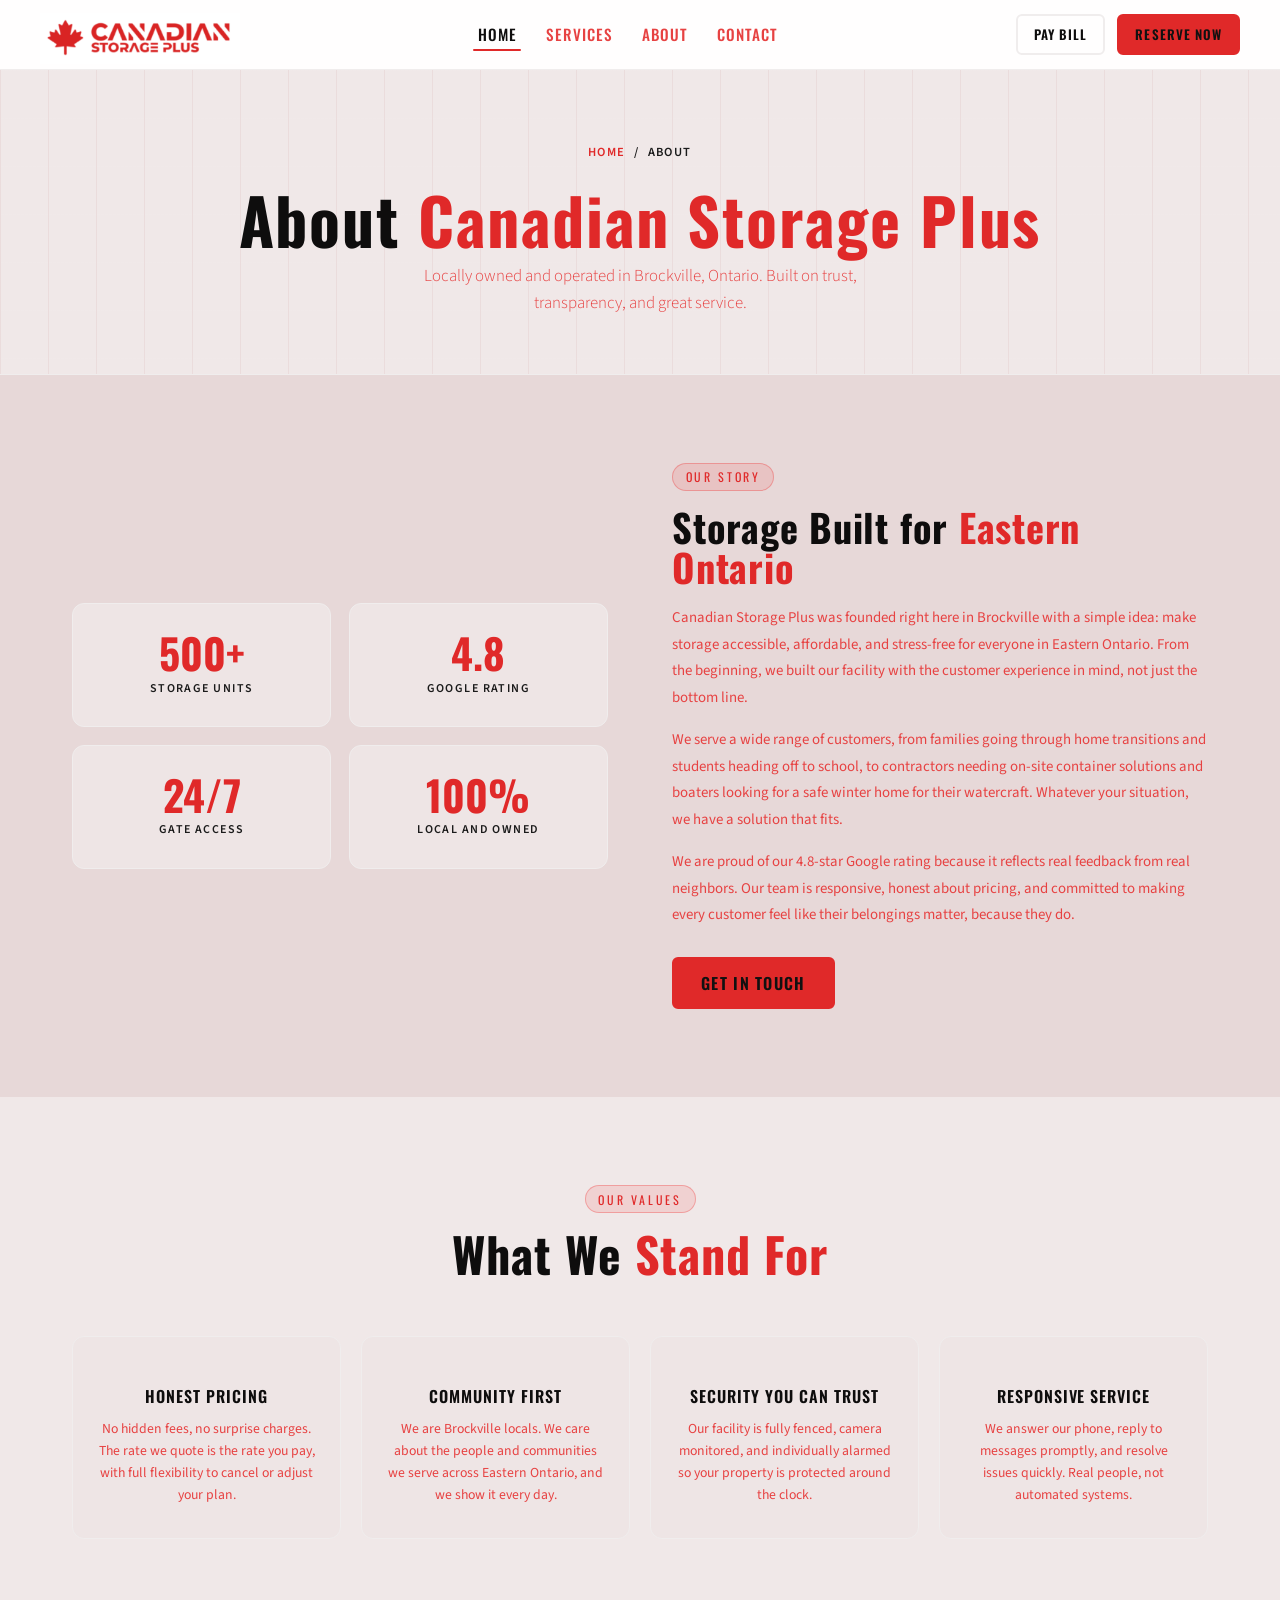
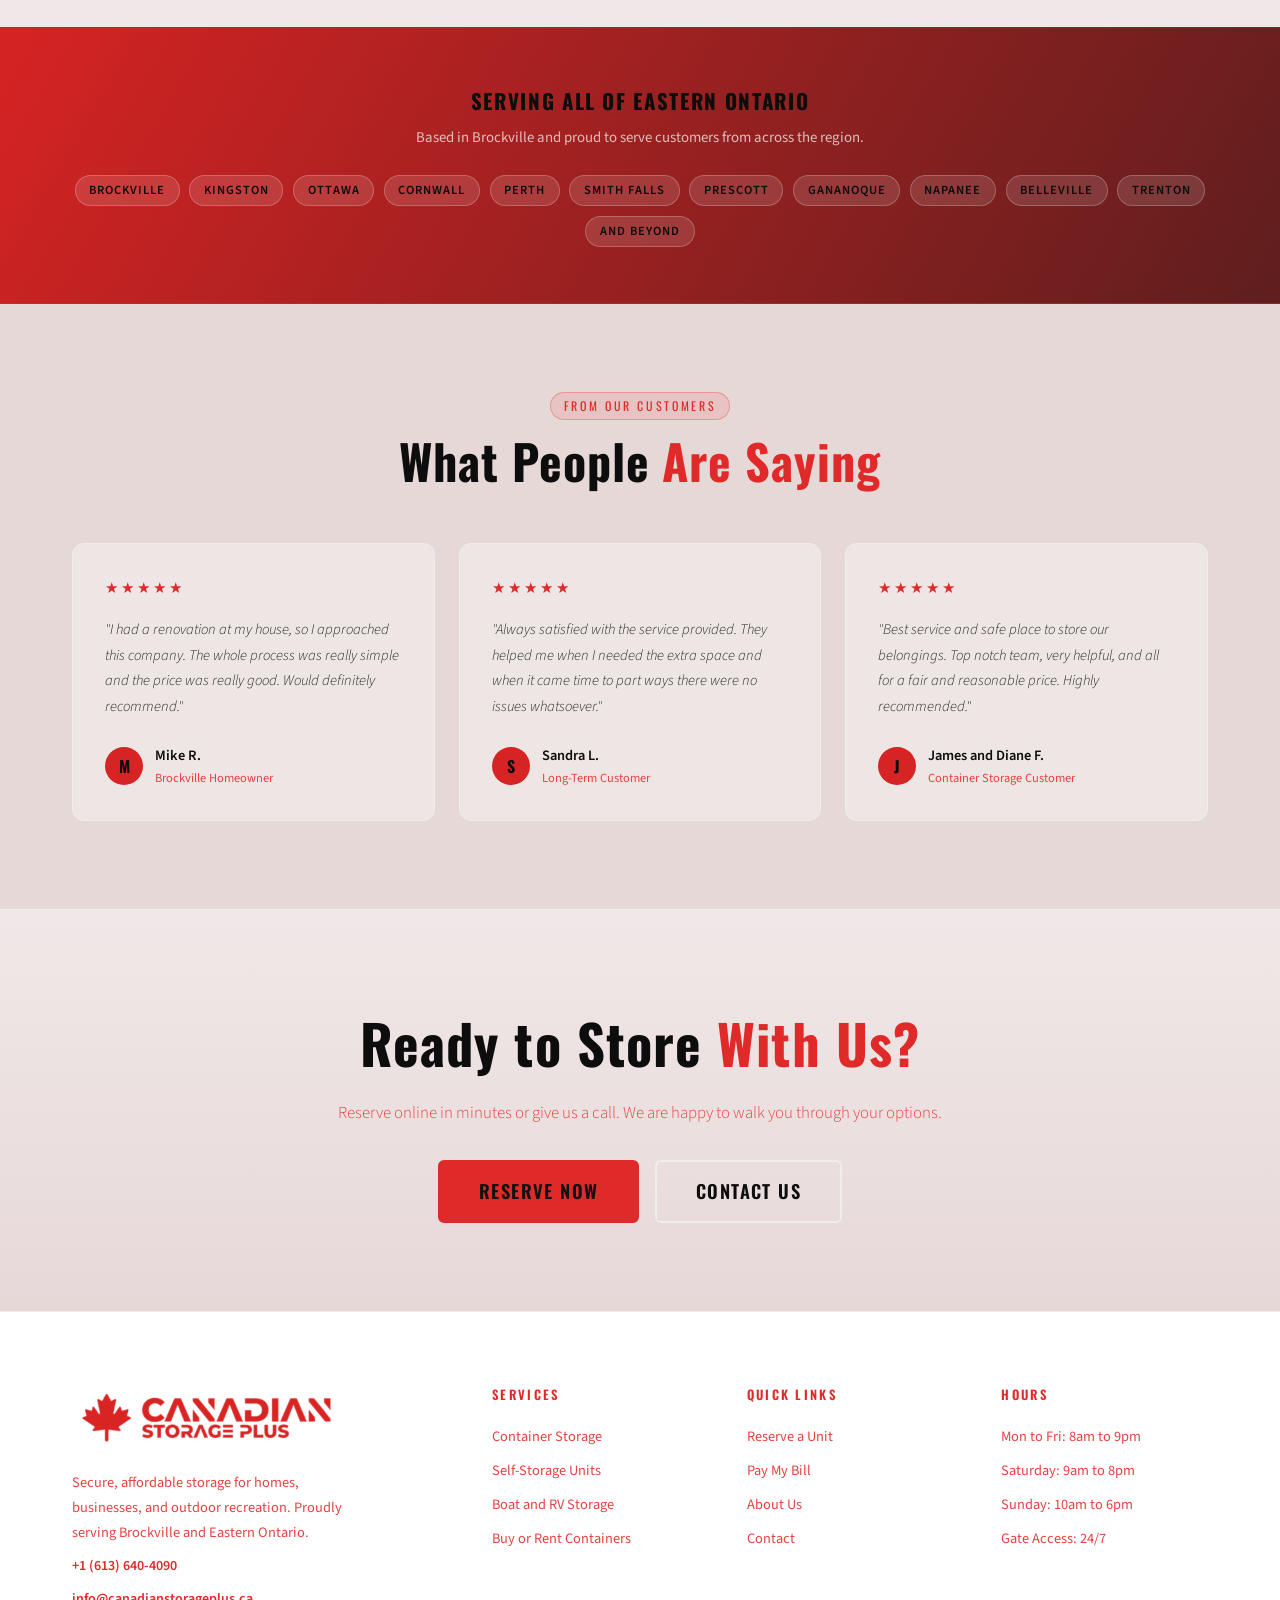
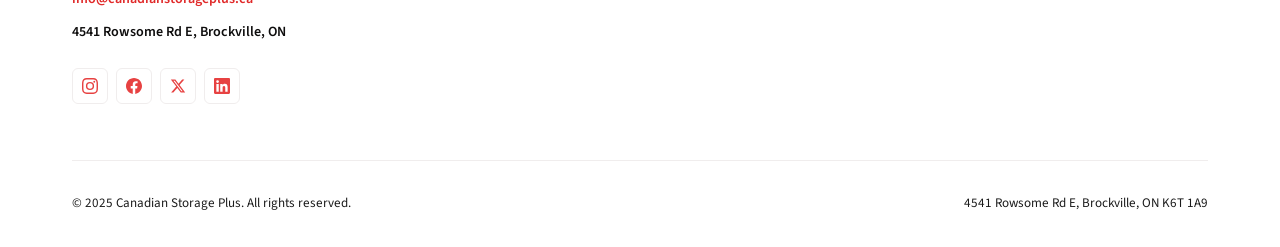
==== about/index.html @ 0db71fbc "Updated CSP Site" ====
<!DOCTYPE html>
<html lang="en">
<head>
  <meta charset="UTF-8">
  <meta name="viewport" content="width=device-width, initial-scale=1.0">
  <title>About Us | Canadian Storage Plus</title>
  <meta name="description" content="Learn about Canadian Storage Plus, Brockville's locally owned and operated storage facility serving Eastern Ontario.">
  <link rel="stylesheet" href="../styles.css">
  <link rel="icon" type="image/png" href="../assets/csp-icon.png">
</head>
<body class="page-top">

  <!-- NAVBAR -->
  <nav id="navbar">
    <a href="../" class="nav-logo">
      <div class="nav-logo__icon">
        <img src="../assets/logo.png" alt="Canadian Storage Plus Logo">
      </div>
    </a>
    <div class="nav-links">
      <a href="../" class="active">Home</a>
      <a href="../services">Services</a>
      <a href="../about">About</a>
      <a href="../contact">Contact</a>
    </div>
    <div class="nav-right">
      <a href="https://www.smdservers.net/SLWebSiteTemplate_V2/login.aspx?sCorpCode=Iiux7kWNhcp/ctygtxWSiw==&sLocationCode=F3e81MY3f4IcaovtqM7F3w==&1=1" target="_blank" class="btn btn--outline btn--sm">Pay Bill</a>
      <a href="https://www.smdservers.net/SLWebSiteTemplate_V2/ReserveMoveIn.aspx?sCorpCode=Iiux7kWNhcp%2fctygtxWSiw%3d%3d&sLocationCode=F3e81MY3f4IcaovtqM7F3w%3d%3d&1=1" target="_blank" class="btn btn--amber btn--sm">Reserve Now</a>
    </div>
    <button class="hamburger" aria-label="Menu">
      <span></span><span></span><span></span>
    </button>
  </nav>

  <!-- MOBILE NAV -->
  <div class="mobile-nav">
    <a href="../">Home</a>
    <a href="../services">Services</a>
    <a href="../about">About</a>
    <a href="../contact">Contact</a>
    <a href="https://www.smdservers.net/SLWebSiteTemplate_V2/login.aspx?sCorpCode=Iiux7kWNhcp/ctygtxWSiw==&sLocationCode=F3e81MY3f4IcaovtqM7F3w==&1=1" target="_blank" class="btn btn--outline">Pay Bill</a>
    <a href="https://www.smdservers.net/SLWebSiteTemplate_V2/ReserveMoveIn.aspx?sCorpCode=Iiux7kWNhcp%2fctygtxWSiw%3d%3d&sLocationCode=F3e81MY3f4IcaovtqM7F3w%3d%3d&1=1" target="_blank" class="btn btn--amber">Reserve Now</a>
  </div>

  <!-- PAGE HEADER -->
  <div class="page-header">
    <div class="page-header__grid"></div>
    <div class="container page-header__content">
      <div class="breadcrumb">
        <a href="../">Home</a>
        <span class="sep">/</span>
        <span>About</span>
      </div>
      <h1>About <span>Canadian Storage Plus</span></h1>
      <p>Locally owned and operated in Brockville, Ontario. Built on trust, transparency, and great service.</p>
    </div>
  </div>

  <!-- ABOUT INTRO -->
  <section class="section section--dark">
    <div class="container">
      <div class="about-intro reveal">
        <div class="about-stats">
          <div class="about-stat">
            <div class="num">500+</div>
            <div class="lbl">Storage Units</div>
          </div>
          <div class="about-stat">
            <div class="num">4.8</div>
            <div class="lbl">Google Rating</div>
          </div>
          <div class="about-stat">
            <div class="num">24/7</div>
            <div class="lbl">Gate Access</div>
          </div>
          <div class="about-stat">
            <div class="num">100%</div>
            <div class="lbl">Local and Owned</div>
          </div>
        </div>
        <div class="about-text">
          <div class="section-label">Our Story</div>
          <h2>Storage Built for <span>Eastern Ontario</span></h2>
          <p>Canadian Storage Plus was founded right here in Brockville with a simple idea: make storage accessible, affordable, and stress-free for everyone in Eastern Ontario. From the beginning, we built our facility with the customer experience in mind, not just the bottom line.</p>
          <p>We serve a wide range of customers, from families going through home transitions and students heading off to school, to contractors needing on-site container solutions and boaters looking for a safe winter home for their watercraft. Whatever your situation, we have a solution that fits.</p>
          <p>We are proud of our 4.8-star Google rating because it reflects real feedback from real neighbors. Our team is responsive, honest about pricing, and committed to making every customer feel like their belongings matter, because they do.</p>
          <a href="../contact" class="btn btn--amber" style="margin-top:0.75rem;">Get in Touch</a>
        </div>
      </div>
    </div>
  </section>

  <!-- VALUES -->
  <section class="section section--alt">
    <div class="container">
      <div class="text-center reveal">
        <div class="section-label">Our Values</div>
        <h2 class="section-title">What We <span>Stand For</span></h2>
      </div>
      <div class="why-grid">
        <div class="why-card reveal delay-1">
          <div class="why-card__icon">

          </div>
          <h4>Honest Pricing</h4>
          <p>No hidden fees, no surprise charges. The rate we quote is the rate you pay, with full flexibility to cancel or adjust your plan.</p>
        </div>
        <div class="why-card reveal delay-2">
          <div class="why-card__icon">

          </div>
          <h4>Community First</h4>
          <p>We are Brockville locals. We care about the people and communities we serve across Eastern Ontario, and we show it every day.</p>
        </div>
        <div class="why-card reveal delay-3">
          <div class="why-card__icon">

          </div>
          <h4>Security You Can Trust</h4>
          <p>Our facility is fully fenced, camera monitored, and individually alarmed so your property is protected around the clock.</p>
        </div>
        <div class="why-card reveal delay-4">
          <div class="why-card__icon">
            
          </div>
          <h4>Responsive Service</h4>
          <p>We answer our phone, reply to messages promptly, and resolve issues quickly. Real people, not automated systems.</p>
        </div>
      </div>
    </div>
  </section>

  <!-- SERVICE AREA -->
  <div class="area-strip">
    <div class="container">
      <h3>Serving All of Eastern Ontario</h3>
      <p>Based in Brockville and proud to serve customers from across the region.</p>
      <div class="area-tags">
        <span class="area-tag">Brockville</span>
        <span class="area-tag">Kingston</span>
        <span class="area-tag">Ottawa</span>
        <span class="area-tag">Cornwall</span>
        <span class="area-tag">Perth</span>
        <span class="area-tag">Smith Falls</span>
        <span class="area-tag">Prescott</span>
        <span class="area-tag">Gananoque</span>
        <span class="area-tag">Napanee</span>
        <span class="area-tag">Belleville</span>
        <span class="area-tag">Trenton</span>
        <span class="area-tag">And Beyond</span>
      </div>
    </div>
  </div>

  <!-- TESTIMONIALS -->
  <section class="section section--dark">
    <div class="container">
      <div class="text-center reveal">
        <div class="section-label">From Our Customers</div>
        <h2 class="section-title">What People <span>Are Saying</span></h2>
      </div>
      <div class="testimonials-grid">
        <div class="testimonial reveal delay-1">
          <div class="testimonial__stars">&#9733;&#9733;&#9733;&#9733;&#9733;</div>
          <blockquote>"I had a renovation at my house, so I approached this company. The whole process was really simple and the price was really good. Would definitely recommend."</blockquote>
          <div class="testimonial__author">
            <div class="avatar">M</div>
            <div>
              <div class="name">Mike R.</div>
              <div class="role">Brockville Homeowner</div>
            </div>
          </div>
        </div>
        <div class="testimonial reveal delay-2">
          <div class="testimonial__stars">&#9733;&#9733;&#9733;&#9733;&#9733;</div>
          <blockquote>"Always satisfied with the service provided. They helped me when I needed the extra space and when it came time to part ways there were no issues whatsoever."</blockquote>
          <div class="testimonial__author">
            <div class="avatar">S</div>
            <div>
              <div class="name">Sandra L.</div>
              <div class="role">Long-Term Customer</div>
            </div>
          </div>
        </div>
        <div class="testimonial reveal delay-3">
          <div class="testimonial__stars">&#9733;&#9733;&#9733;&#9733;&#9733;</div>
          <blockquote>"Best service and safe place to store our belongings. Top notch team, very helpful, and all for a fair and reasonable price. Highly recommended."</blockquote>
          <div class="testimonial__author">
            <div class="avatar">J</div>
            <div>
              <div class="name">James and Diane F.</div>
              <div class="role">Container Storage Customer</div>
            </div>
          </div>
        </div>
      </div>
    </div>
  </section>

  <!-- CTA -->
  <div class="cta-strip">
    <div class="container">
      <h2>Ready to Store <span>With Us?</span></h2>
      <p>Reserve online in minutes or give us a call. We are happy to walk you through your options.</p>
      <div class="cta-strip__actions">
        <a href="https://www.smdservers.net/SLWebSiteTemplate_V2/ReserveMoveIn.aspx?sCorpCode=Iiux7kWNhcp%2fctygtxWSiw%3d%3d&sLocationCode=F3e81MY3f4IcaovtqM7F3w%3d%3d&1=1" target="_blank" class="btn btn--amber btn--lg">Reserve Now</a>
        <a href="../contact" class="btn btn--outline btn--lg">Contact Us</a>
      </div>
    </div>
  </div>

  <!-- FOOTER -->
    <footer>
      <div class="container">
        <div class="footer-grid">
          <div class="footer-brand">
            <a href="../" class="nav-logo" style="text-decoration:none;">
              <img src="../assets/logo.png" alt="Canadian Storage Plus Logo">
            </a>
            <p>Secure, affordable storage for homes, businesses, and outdoor recreation. Proudly serving Brockville and Eastern Ontario.</p>
            <div class="contact-line"><strong><a href="tel:+16136404090" style="color:var(--c-amber);">+1 (613) 640-4090</a></strong></div>
            <div class="contact-line"><strong><a href="mailto:info@canadianstorageplus.com" style="color:var(--c-amber);">info@canadianstorageplus.ca</a></strong></div>
            <div class="contact-line"><strong>4541 Rowsome Rd E, Brockville, ON</strong></div>
            <div class="footer-social">
              <!-- Instagram -->
              <a href="https://www.instagram.com/canadianstorageplus/" target="_blank" rel="noopener noreferrer" aria-label="Instagram">
                <svg viewBox="0 0 24 24" xmlns="http://www.w3.org/2000/svg"><path d="M12 2.163c3.204 0 3.584.012 4.85.07 3.252.148 4.771 1.691 4.919 4.919.058 1.265.069 1.645.069 4.849 0 3.205-.012 3.584-.069 4.849-.149 3.225-1.664 4.771-4.919 4.919-1.266.058-1.644.07-4.85.07-3.204 0-3.584-.012-4.849-.07-3.26-.149-4.771-1.699-4.919-4.92-.058-1.265-.07-1.644-.07-4.849 0-3.204.013-3.583.07-4.849.149-3.227 1.664-4.771 4.919-4.919 1.266-.057 1.645-.069 4.849-.069zM12 0C8.741 0 8.333.014 7.053.072 2.695.272.273 2.69.073 7.052.014 8.333 0 8.741 0 12c0 3.259.014 3.668.072 4.948.2 4.358 2.618 6.78 6.98 6.98C8.333 23.986 8.741 24 12 24c3.259 0 3.668-.014 4.948-.072 4.354-.2 6.782-2.618 6.979-6.98.059-1.28.073-1.689.073-4.948 0-3.259-.014-3.667-.072-4.947-.196-4.354-2.617-6.78-6.979-6.98C15.668.014 15.259 0 12 0zm0 5.838a6.162 6.162 0 100 12.324 6.162 6.162 0 000-12.324zM12 16a4 4 0 110-8 4 4 0 010 8zm6.406-11.845a1.44 1.44 0 100 2.881 1.44 1.44 0 000-2.881z"/></svg>
              </a>
              <!-- Facebook -->
              <a href="https://www.facebook.com/people/Canadian-Storage-Plus/61550598362220/" target="_blank" rel="noopener noreferrer" aria-label="Facebook">
                <svg viewBox="0 0 24 24" xmlns="http://www.w3.org/2000/svg"><path d="M24 12.073C24 5.405 18.627 0 12 0S0 5.405 0 12.073C0 18.1 4.388 23.094 10.125 24v-8.437H7.078v-3.49h3.047V9.41c0-3.025 1.792-4.697 4.533-4.697 1.312 0 2.686.235 2.686.235v2.97h-1.513c-1.491 0-1.956.93-1.956 1.886v2.269h3.328l-.532 3.49h-2.796V24C19.612 23.094 24 18.1 24 12.073z"/></svg>
              </a>
              <!-- X / Twitter -->
              <a href="https://x.com/StoragePlusCA" target="_blank" rel="noopener noreferrer" aria-label="X (Twitter)">
                <svg viewBox="0 0 24 24" xmlns="http://www.w3.org/2000/svg"><path d="M18.244 2.25h3.308l-7.227 8.26 8.502 11.24H16.17l-5.214-6.817L4.99 21.75H1.68l7.73-8.835L1.254 2.25H8.08l4.713 6.231zm-1.161 17.52h1.833L7.084 4.126H5.117z"/></svg>
              </a>
              <!-- LinkedIn -->
              <a href="https://www.linkedin.com/company/canadian-storage-plus/posts/?feedView=all" target="_blank" rel="noopener noreferrer" aria-label="LinkedIn">
                <svg viewBox="0 0 24 24" xmlns="http://www.w3.org/2000/svg"><path d="M20.447 20.452h-3.554v-5.569c0-1.328-.027-3.037-1.852-3.037-1.853 0-2.136 1.445-2.136 2.939v5.667H9.351V9h3.414v1.561h.046c.477-.9 1.637-1.85 3.37-1.85 3.601 0 4.267 2.37 4.267 5.455v6.286zM5.337 7.433a2.062 2.062 0 01-2.063-2.065 2.064 2.064 0 112.063 2.065zm1.782 13.019H3.555V9h3.564v11.452zM22.225 0H1.771C.792 0 0 .774 0 1.729v20.542C0 23.227.792 24 1.771 24h20.451C23.2 24 24 23.227 24 22.271V1.729C24 .774 23.2 0 22.222 0h.003z"/></svg>
              </a>
            </div>
          </div>
          <div class="footer-col">
            <h4>Services</h4>
            <ul>
              <li><a href="../services#containers">Container Storage</a></li>
              <li><a href="../services#self-storage">Self-Storage Units</a></li>
              <li><a href="../services#boat-rv">Boat and RV Storage</a></li>
              <li><a href="../containers">Buy or Rent Containers</a></li>
            </ul>
          </div>
          <div class="footer-col">
            <h4>Quick Links</h4>
            <ul>
              <li><a href="https://www.smdservers.net/SLWebSiteTemplate_V2/ReserveMoveIn.aspx?sCorpCode=Iiux7kWNhcp%2fctygtxWSiw%3d%3d&sLocationCode=F3e81MY3f4IcaovtqM7F3w%3d%3d&1=1" target="_blank">Reserve a Unit</a></li>
              <li><a href="https://www.smdservers.net/SLWebSiteTemplate_V2/login.aspx?sCorpCode=Iiux7kWNhcp/ctygtxWSiw==&sLocationCode=F3e81MY3f4IcaovtqM7F3w==&1=1" target="_blank">Pay My Bill</a></li>
              <li><a href="../about">About Us</a></li>
              <li><a href="../contact">Contact</a></li>
            </ul>
          </div>
          <div class="footer-col">
            <h4>Hours</h4>
            <ul>
              <li>Mon to Fri: 8am to 9pm</li>
              <li>Saturday: 9am to 8pm</li>
              <li>Sunday: 10am to 6pm</li>
              <li>Gate Access: 24/7</li>
            </ul>
          </div>
        </div>
        <div class="footer-bottom">
          <span>&#169; 2025 Canadian Storage Plus. All rights reserved.</span>
          <span>4541 Rowsome Rd E, Brockville, ON K6T 1A9</span>
        </div>
      </div>
    </footer>

  <script src="../main.js"></script>
</body>
</html>
---- styles.css ----
/* =====================================================
   CANADIAN STORAGE PLUS — styles.css
   One stylesheet for all pages
   ===================================================== */

@import url('https://fonts.googleapis.com/css2?family=Oswald:wght@400;500;600;700&family=Source+Sans+3:ital,wght@0,300;0,400;0,600;1,300&display=swap');

/* ----- Variables ------------------------------------- */
:root {
  --c-bg:        #e7d8d8;
  --c-surface:   #f0e8e8;
  --c-raised:    #eee5e5;
  --c-border:    #f0eded;
  --c-amber:     #e02929;
  --c-amber-dk:  #b40404;
  --c-amber-lt:  #fd4a4a;
  --c-steel:     #d62323;
  --c-steel-lt:  #c85555;
  --c-white:     #0e0d0d;
  --c-muted:     #e74242;
  --c-dim:       #1b1b1b;

  --font-head:   'Oswald', sans-serif;
  --font-body:   'Source Sans 3', sans-serif;

  --r:           6px;
  --r-lg:        12px;
  --ease:        0.25s cubic-bezier(0.4, 0, 0.2, 1);

  --shadow:      0 4px 24px rgba(231, 216, 216, 0.5);
  --shadow-lg:   0 12px 48px rgba(228, 218, 218, 0.6);
}

/* ----- Reset ----------------------------------------- */
*, *::before, *::after { box-sizing: border-box; margin: 0; padding: 0; }
html { scroll-behavior: smooth; }
body {
  font-family: var(--font-body);
  font-weight: 400;
  background: var(--c-bg);
  color: var(--c-white);
  line-height: 1.65;
  overflow-x: hidden;
}
a { color: inherit; text-decoration: none; }
img { display: block; max-width: 100%; }
ul { list-style: none; }
button { font-family: inherit; cursor: pointer; }
input, select, textarea { font-family: inherit; }

::-webkit-scrollbar { width: 6px; }
::-webkit-scrollbar-track { background: var(--c-bg); }
::-webkit-scrollbar-thumb { background: var(--c-steel); border-radius: 3px; }

/* =====================================================
   UTILITY
   ===================================================== */
.container {
  max-width: 1200px;
  margin: 0 auto;
  padding: 0 2rem;
}
.container--narrow { max-width: 820px; margin: 0 auto; padding: 0 2rem; }

.section { padding: 5.5rem 0; }
.section--alt { background: var(--c-surface); }
.section--dark { background: var(--c-bg); }

.section-label {
  display: inline-block;
  font-family: var(--font-head);
  font-size: 0.75rem;
  letter-spacing: 0.22em;
  text-transform: uppercase;
  color: var(--c-amber);
  background: rgba(240, 10, 10, 0.1);
  border: 1px solid rgba(240, 10, 10, 0.25);
  border-radius: 50px;
  padding: 0.2rem 0.8rem;
  margin-bottom: 1rem;
}
.section-title {
  font-family: var(--font-head);
  font-weight: 700;
  font-size: clamp(2rem, 4vw, 3rem);
  line-height: 1.05;
  letter-spacing: 0.02em;
  color: var(--c-white);
  margin-bottom: 1rem;
}
.section-title span { color: var(--c-amber); }
.section-sub {
  font-size: 1.05rem;
  font-weight: 300;
  color: var(--c-muted);
  max-width: 540px;
}
.text-center { text-align: center; }
.text-center .section-sub { margin: 0 auto; }

.divider {
  height: 1px;
  background: linear-gradient(90deg, transparent, var(--c-border), transparent);
}

/* =====================================================
   BUTTONS
   ===================================================== */
.btn {
  display: inline-flex;
  align-items: center;
  gap: 0.45rem;
  font-family: var(--font-head);
  font-weight: 600;
  font-size: 1rem;
  letter-spacing: 0.08em;
  text-transform: uppercase;
  padding: 0.7rem 1.7rem;
  border-radius: var(--r);
  border: 2px solid transparent;
  transition: all var(--ease);
  white-space: nowrap;
  cursor: pointer;
}
.btn--amber {
  background: var(--c-amber);
  color: #111;
  border-color: var(--c-amber);
}
.btn--amber:hover {
  background: var(--c-amber-dk);
  border-color: var(--c-amber-dk);
  transform: translateY(-2px);
  box-shadow: 0 6px 22px rgba(240, 10, 10, 0.38);
}
.btn--outline {
  background: transparent;
  color: var(--c-white);
  border-color: var(--c-border);
}
.btn--outline:hover {
  border-color: var(--c-amber);
  color: var(--c-amber);
  transform: translateY(-2px);
}
.btn--steel {
  background: var(--c-steel);
  color: var(--c-white);
  border-color: var(--c-steel);
}
.btn--steel:hover {
  background: var(--c-steel-lt);
  border-color: var(--c-steel-lt);
  transform: translateY(-2px);
  box-shadow: 0 6px 22px rgba(168, 59, 59, 0.38);
}
.btn--lg { font-size: 1.15rem; padding: 0.9rem 2.4rem; }
.btn--sm { font-size: 0.82rem; padding: 0.45rem 1rem; }
.btn--full { width: 100%; justify-content: center; }

/* =====================================================
   NAVBAR
   ===================================================== */
#navbar {
  position: fixed;
  top: 0; left: 0; right: 0;
  z-index: 900;
  height: 70px;
  background: rgba(255, 255, 255, 0.97);
  backdrop-filter: blur(14px);
  border-bottom: 1px solid var(--c-border);
  display: flex;
  align-items: center;
  justify-content: space-between;
  padding: 0 2.5rem;
  transition: box-shadow var(--ease);
}
#navbar.scrolled { box-shadow: 0 4px 28px rgba(241, 241, 241, 0.55); }

/* Logo */
.nav-logo { display: flex; align-items: center; gap: 0.7rem; }
.nav-logo__icon {
  width: 200px; height: 43px;
  border-radius: var(--r);
  display: grid;
  place-items: center;
  flex-shrink: 0;
}
.nav-logo__icon svg { width: 24px; height: 24px; fill: #111; }
.nav-logo__text { display: flex; flex-direction: column; line-height: 1.1; }
.nav-logo__name {
  font-family: var(--font-head);
  font-weight: 700;
  font-size: 1.15rem;
  letter-spacing: 0.04em;
  color: var(--c-white);
}
.nav-logo__name em { color: var(--c-amber); font-style: normal; }
.nav-logo__tagline {
  font-size: 0.6rem;
  font-weight: 300;
  letter-spacing: 0.18em;
  text-transform: uppercase;
  color: var(--c-muted);
}

/* Links */
.nav-links {
  display: flex;
  align-items: center;
  gap: 0.1rem;
}
.nav-links a {
  font-family: var(--font-head);
  font-weight: 500;
  font-size: 0.95rem;
  letter-spacing: 0.07em;
  text-transform: uppercase;
  color: var(--c-muted);
  padding: 0.5rem 0.85rem;
  border-radius: var(--r);
  transition: color var(--ease), background var(--ease);
  position: relative;
}
.nav-links a:hover,
.nav-links a.active { color: var(--c-white); }
.nav-links a.active::after {
  content: '';
  position: absolute;
  bottom: 4px; left: 50%; right: 50%;
  height: 2px;
  background: var(--c-amber);
  border-radius: 1px;
  transition: left var(--ease), right var(--ease);
}
.nav-links a:hover::after,
.nav-links a.active::after { left: 14%; right: 14%; }

/* Nav right */
.nav-right { display: flex; align-items: center; gap: 0.75rem; }

/* Hamburger */
.hamburger {
  display: none;
  flex-direction: column;
  gap: 5px;
  padding: 6px;
  cursor: pointer;
  background: none;
  border: none;
}
.hamburger span {
  display: block;
  width: 24px; height: 2px;
  background: var(--c-white);
  border-radius: 2px;
  transition: all var(--ease);
}
.hamburger.open span:nth-child(1) { transform: translateY(7px) rotate(45deg); }
.hamburger.open span:nth-child(2) { opacity: 0; transform: scaleX(0); }
.hamburger.open span:nth-child(3) { transform: translateY(-7px) rotate(-45deg); }

/* Mobile menu */
.mobile-nav {
  display: none;
  position: fixed;
  top: 70px; left: 0; right: 0;
  background: var(--c-surface);
  border-bottom: 2px solid var(--c-amber);
  z-index: 899;
  flex-direction: column;
  padding: 1.5rem 2rem 2rem;
  gap: 0.25rem;
  box-shadow: var(--shadow);
}
.mobile-nav.open { display: flex; }
.mobile-nav a {
  font-family: var(--font-head);
  font-weight: 600;
  font-size: 1.3rem;
  letter-spacing: 0.06em;
  text-transform: uppercase;
  color: var(--c-muted);
  padding: 0.7rem 0;
  border-bottom: 1px solid var(--c-border);
  transition: color var(--ease);
}
.mobile-nav a:hover, .mobile-nav a.active { color: var(--c-amber); }
.mobile-nav .btn { margin-top: 1rem; }

/* Page offset */
.page-top { padding-top: 70px; }

/* =====================================================
   FOOTER
   ===================================================== */
footer {
  background: #ffffff;
  border-top: 1px solid var(--c-border);
  padding: 4.5rem 0 2rem;
}
.footer-grid {
  display: grid;
  grid-template-columns: 1.8fr 1fr 1fr 1fr;
  gap: 3rem;
  margin-bottom: 3.5rem;
}
.footer-brand p {
  font-size: 0.9rem;
  color: var(--c-muted);
  margin-top: 1rem;
  line-height: 1.75;
  max-width: 270px;
}
.footer-brand .contact-line {
  display: flex;
  align-items: center;
  gap: 0.5rem;
  margin-top: 0.6rem;
  font-size: 0.88rem;
  color: var(--c-muted);
}
.footer-brand .contact-line strong { color: var(--c-white); font-weight: 600; }
.footer-col h4 {
  font-family: var(--font-head);
  font-weight: 600;
  font-size: 0.8rem;
  letter-spacing: 0.18em;
  text-transform: uppercase;
  color: var(--c-amber);
  margin-bottom: 1.25rem;
}
.footer-col ul { display: flex; flex-direction: column; gap: 0.65rem; }
.footer-col ul a {
  font-size: 0.9rem;
  color: var(--c-muted);
  transition: color var(--ease);
}
.footer-col ul a:hover { color: var(--c-white); }
.footer-col ul li { font-size: 0.9rem; color: var(--c-muted); }

.footer-bottom {
  padding-top: 2rem;
  border-top: 1px solid var(--c-border);
  display: flex;
  align-items: center;
  justify-content: space-between;
  font-size: 0.82rem;
  color: var(--c-dim);
  flex-wrap: wrap;
  gap: 0.5rem;
}
.footer-bottom a { color: var(--c-dim); transition: color var(--ease); }
.footer-bottom a:hover { color: var(--c-amber); }

/* =====================================================
   SOCIAL ICONS — footer
   ===================================================== */
.footer-social {
  display: flex;
  gap: 0.5rem;
  margin-top: 1.5rem;
}
.footer-social a {
  display: grid;
  place-items: center;
  width: 36px;
  height: 36px;
  border: 1px solid var(--c-border);
  border-radius: var(--r);
  color: var(--c-muted);
  transition: color var(--ease), border-color var(--ease), background var(--ease), transform var(--ease);
}
.footer-social a:hover {
  transform: translateY(-3px);
  border-color: var(--c-amber);
  color: var(--c-white);
  background: rgba(240, 10, 10, 0.1);
}
.footer-social a svg { width: 16px; height: 16px; fill: currentColor; }

/* =====================================================
   PAGE HEADER (inner pages)
   ===================================================== */
.page-header {
  position: relative;
  padding: 4.5rem 0 3.5rem;
  text-align: center;
  overflow: hidden;
  background: var(--c-surface);
  border-bottom: 1px solid var(--c-border);
}
.page-header__grid {
  position: absolute;
  inset: 0;
  background-image:
    linear-gradient(rgba(247, 240, 240, 0.07) 1px, transparent 1px),
    linear-gradient(90deg, rgba(168, 59, 59, 0.07) 1px, transparent 1px);
  background-size: 48px 48px;
  pointer-events: none;
}
.page-header__content { position: relative; z-index: 2; }
.page-header h1 {
  font-family: var(--font-head);
  font-weight: 700;
  font-size: clamp(2.5rem, 5vw, 4rem);
  letter-spacing: 0.03em;
  color: var(--c-white);
  line-height: 1.0;
  margin-bottom: 0.75rem;
}
.page-header h1 span { color: var(--c-amber); }
.page-header p {
  font-size: 1.05rem;
  font-weight: 300;
  color: var(--c-muted);
  max-width: 500px;
  margin: 0 auto;
}
.breadcrumb {
  display: flex;
  align-items: center;
  justify-content: center;
  gap: 0.5rem;
  font-size: 0.78rem;
  font-weight: 600;
  letter-spacing: 0.12em;
  text-transform: uppercase;
  color: var(--c-dim);
  margin-bottom: 1.5rem;
}
.breadcrumb a { color: var(--c-amber); }
.breadcrumb .sep { color: var(--c-dim); }

/* =====================================================
   HOME: HERO
   ===================================================== */
.hero {
  position: relative;
  min-height: calc(100vh - 70px);
  display: flex;
  align-items: center;
  overflow: hidden;
  background: var(--c-bg);
}
.hero__bg {
  position: absolute;
  inset: 0;
  background-image:
    linear-gradient(rgba(168, 59, 59, 0.09) 1px, transparent 1px),
    linear-gradient(90deg, rgba(168, 59, 59, 0.09) 1px, transparent 1px);
  background-size: 56px 56px;
  animation: bgScroll 28s linear infinite;
}
@keyframes bgScroll {
  from { transform: translate(0,0); }
  to   { transform: translate(56px, 56px); }
}
.hero__glow {
  position: absolute;
  width: 700px; height: 700px;
  background: radial-gradient(circle, rgba(240, 10, 10, 0.08) 0%, transparent 70%);
  top: -200px; right: -200px;
  pointer-events: none;
}
.hero__glow2 {
  position: absolute;
  width: 500px; height: 500px;
  background: radial-gradient(circle, rgba(168, 59, 59, 0.1) 0%, transparent 70%);
  bottom: -150px; left: -100px;
  pointer-events: none;
}

.hero__inner {
  position: relative;
  z-index: 2;
  width: 100%;
  max-width: 1200px;
  margin: 0 auto;
  padding: 5rem 2rem;
  display: grid;
  grid-template-columns: 1fr 420px;
  gap: 4rem;
  align-items: center;
}

.hero__tag {
  display: inline-flex;
  align-items: center;
  gap: 0.5rem;
  font-family: var(--font-head);
  font-size: 0.75rem;
  letter-spacing: 0.2em;
  text-transform: uppercase;
  color: var(--c-amber);
  background: rgba(240, 10, 10, 0.1);
  border: 1px solid rgba(240, 10, 10, 0.28);
  border-radius: 50px;
  padding: 0.25rem 0.9rem;
  margin-bottom: 1.5rem;
  animation: fadeUp 0.55s ease both;
}
.hero__tag .pulse {
  width: 7px; height: 7px;
  background: var(--c-amber);
  border-radius: 50%;
  animation: pulse 2s ease-in-out infinite;
}
@keyframes pulse {
  0%,100% { opacity: 1; transform: scale(1); }
  50% { opacity: 0.4; transform: scale(0.7); }
}

.hero__title {
  font-family: var(--font-head);
  font-weight: 700;
  font-size: clamp(3.2rem, 6vw, 5.8rem);
  line-height: 0.94;
  letter-spacing: 0.01em;
  color: var(--c-white);
  margin-bottom: 1.5rem;
  animation: fadeUp 0.6s 0.08s ease both;
}
.hero__title .amber { color: var(--c-amber); }
.hero__title .block { display: block; }

.hero__desc {
  font-size: 1.1rem;
  font-weight: 300;
  color: var(--c-muted);
  max-width: 480px;
  margin-bottom: 2.5rem;
  animation: fadeUp 0.6s 0.16s ease both;
}

.hero__actions {
  display: flex;
  align-items: center;
  gap: 1rem;
  flex-wrap: wrap;
  animation: fadeUp 0.6s 0.24s ease both;
}

.hero__stats {
  display: flex;
  gap: 2.5rem;
  margin-top: 4rem;
  padding-top: 2.5rem;
  border-top: 1px solid var(--c-border);
  animation: fadeUp 0.6s 0.32s ease both;
}
.hero__stat .num {
  font-family: var(--font-head);
  font-weight: 700;
  font-size: 2.2rem;
  color: var(--c-amber);
  line-height: 1;
}
.hero__stat .lbl {
  font-size: 0.75rem;
  font-weight: 600;
  letter-spacing: 0.12em;
  text-transform: uppercase;
  color: var(--c-dim);
  margin-top: 0.2rem;
}

/* Hero side cards */
.hero__cards {
  display: flex;
  flex-direction: column;
  gap: 1rem;
  animation: fadeLeft 0.75s 0.2s ease both;
}
@keyframes fadeLeft {
  from { opacity: 0; transform: translateX(30px); }
  to   { opacity: 1; transform: translateX(0); }
}

.hero__card {
  background: var(--c-surface);
  border: 1px solid var(--c-border);
  border-radius: var(--r-lg);
  padding: 1.4rem 1.5rem;
  display: flex;
  align-items: flex-start;
  gap: 1rem;
  cursor: pointer;
  transition: border-color var(--ease), transform var(--ease), box-shadow var(--ease);
  text-decoration: none;
}
.hero__card:hover {
  border-color: var(--c-amber);
  transform: translateX(-6px);
  box-shadow: 4px 0 24px rgba(240, 10, 10, 0.12);
}
.hero__card-icon {
  width: 48px; height: 48px;
  background: rgba(240, 10, 10, 0.1);
  border: 1px solid rgba(240, 10, 10, 0.22);
  border-radius: 8px;
  display: grid;
  place-items: center;
  font-size: 1.4rem;
  flex-shrink: 0;
}
.hero__card-text h3 {
  font-family: var(--font-head);
  font-weight: 600;
  font-size: 1.05rem;
  letter-spacing: 0.04em;
  text-transform: uppercase;
  color: var(--c-white);
  margin-bottom: 0.2rem;
}
.hero__card-text p { font-size: 0.84rem; color: var(--c-muted); }

@keyframes fadeUp {
  from { opacity: 0; transform: translateY(20px); }
  to   { opacity: 1; transform: translateY(0); }
}

/* =====================================================
   HOME: SERVICES SECTION
   ===================================================== */
.services-grid {
  display: grid;
  grid-template-columns: repeat(3, 1fr);
  gap: 1.5rem;
  margin-top: 3.5rem;
}
.service-card {
  background: var(--c-raised);
  border: 1px solid var(--c-border);
  border-radius: var(--r-lg);
  padding: 2.5rem 2rem;
  position: relative;
  overflow: hidden;
  transition: transform var(--ease), border-color var(--ease), box-shadow var(--ease);
}
.service-card::before {
  content: '';
  position: absolute;
  top: 0; left: 0; right: 0;
  height: 3px;
  background: linear-gradient(90deg, var(--c-steel), var(--c-amber));
  transform: scaleX(0);
  transform-origin: left;
  transition: transform 0.4s ease;
}
.service-card:hover {
  transform: translateY(-6px);
  border-color: rgba(240, 10, 10, 0.4);
  box-shadow: 0 16px 40px rgba(0,0,0,0.4);
}
.service-card:hover::before { transform: scaleX(1); }

.service-card__num {
  font-family: var(--font-head);
  font-weight: 700;
  font-size: 3.5rem;
  color: rgba(240, 10, 10, 0.08);
  line-height: 1;
  letter-spacing: 0.02em;
}
.service-card__icon {
  width: 58px; height: 58px;
  background: rgba(168, 59, 59, 0.18);
  border: 1px solid rgba(168, 59, 59, 0.35);
  border-radius: 10px;
  display: grid;
  place-items: center;
  font-size: 1.7rem;
  margin-bottom: 1.25rem;
  transition: background var(--ease), border-color var(--ease);
}
.service-card:hover .service-card__icon {
  background: rgba(240, 10, 10, 0.12);
  border-color: rgba(240, 10, 10, 0.35);
}
.service-card h3 {
  font-family: var(--font-head);
  font-weight: 700;
  font-size: 1.4rem;
  letter-spacing: 0.04em;
  text-transform: uppercase;
  color: var(--c-white);
  margin-bottom: 0.75rem;
}
.service-card p {
  font-size: 0.92rem;
  color: var(--c-muted);
  line-height: 1.7;
  margin-bottom: 1.5rem;
}
.service-card__features {
  display: flex;
  flex-direction: column;
  gap: 0.45rem;
  margin-bottom: 2rem;
}
.service-card__features li {
  display: flex;
  align-items: center;
  gap: 0.55rem;
  font-size: 0.87rem;
  color: var(--c-white);
  opacity: 0.85;
}
.service-card__features li::before {
  content: '';
  width: 14px; height: 14px;
  background: url("data:image/svg+xml,%3Csvg viewBox='0 0 14 14' xmlns='http://www.w3.org/2000/svg'%3E%3Cpath d='M2 7l3.5 3.5L12 3' stroke='%23d92424' stroke-width='2' fill='none' stroke-linecap='round' stroke-linejoin='round'/%3E%3C/svg%3E") center/contain no-repeat;
  flex-shrink: 0;
}

/* =====================================================
   HOME: WHY US
   ===================================================== */
.why-grid {
  display: grid;
  grid-template-columns: repeat(4, 1fr);
  gap: 1.25rem;
  margin-top: 3.5rem;
}
.why-card {
  background: var(--c-raised);
  border: 1px solid var(--c-border);
  border-radius: var(--r-lg);
  padding: 2rem 1.5rem;
  text-align: center;
  transition: transform var(--ease), border-color var(--ease);
}
.why-card:hover {
  transform: translateY(-4px);
  border-color: var(--c-amber);
}
.why-card__icon { font-size: 2rem; margin-bottom: 0.9rem; }
.why-card h4 {
  font-family: var(--font-head);
  font-weight: 600;
  font-size: 1rem;
  letter-spacing: 0.06em;
  text-transform: uppercase;
  color: var(--c-white);
  margin-bottom: 0.5rem;
}
.why-card p { font-size: 0.86rem; color: var(--c-muted); line-height: 1.6; }

/* =====================================================
   HOME: TESTIMONIALS
   ===================================================== */
.testimonials-grid {
  display: grid;
  grid-template-columns: repeat(3, 1fr);
  gap: 1.5rem;
  margin-top: 3.5rem;
}
.testimonial {
  background: var(--c-raised);
  border: 1px solid var(--c-border);
  border-radius: var(--r-lg);
  padding: 2rem;
  transition: transform var(--ease), border-color var(--ease);
}
.testimonial:hover {
  transform: translateY(-4px);
  border-color: rgba(240, 10, 10, 0.35);
}
.testimonial__stars { color: var(--c-amber); font-size: 0.95rem; letter-spacing: 3px; margin-bottom: 1rem; }
.testimonial blockquote {
  font-size: 0.92rem;
  font-style: italic;
  font-weight: 300;
  color: var(--c-white);
  opacity: 0.88;
  line-height: 1.75;
  margin-bottom: 1.5rem;
}
.testimonial__author { display: flex; align-items: center; gap: 0.75rem; }
.avatar {
  width: 38px; height: 38px;
  border-radius: 50%;
  background: var(--c-steel);
  display: grid;
  place-items: center;
  font-family: var(--font-head);
  font-weight: 700;
  font-size: 1rem;
  color: var(--c-white);
  flex-shrink: 0;
}
.testimonial__author .name { font-weight: 600; font-size: 0.9rem; color: var(--c-white); }
.testimonial__author .role { font-size: 0.78rem; color: var(--c-muted); }

/* =====================================================
   HOME: SERVICE AREA STRIP
   ===================================================== */
.area-strip {
  background: linear-gradient(120deg, var(--c-steel) 0%, #5f1e1e 100%);
  padding: 3.5rem 0;
  text-align: center;
  border-top: 1px solid rgba(168, 59, 59, 0.4);
  border-bottom: 1px solid rgba(168, 59, 59, 0.4);
}
.area-strip h3 {
  font-family: var(--font-head);
  font-weight: 700;
  font-size: 1.3rem;
  letter-spacing: 0.08em;
  text-transform: uppercase;
  color: var(--c-white);
  margin-bottom: 0.5rem;
}
.area-strip p { font-size: 0.93rem; color: rgba(255,255,255,0.7); margin-bottom: 1.5rem; }
.area-tags {
  display: flex;
  flex-wrap: wrap;
  justify-content: center;
  gap: 0.6rem;
}
.area-tag {
  background: rgba(255,255,255,0.12);
  border: 1px solid rgba(255,255,255,0.22);
  border-radius: 50px;
  padding: 0.28rem 0.85rem;
  font-size: 0.78rem;
  font-weight: 600;
  letter-spacing: 0.08em;
  text-transform: uppercase;
  color: var(--c-white);
}

/* =====================================================
   HOME: MAP
   ===================================================== */
.map-wrapper {
  display: grid;
  grid-template-columns: 1fr 1.7fr;
  gap: 3.5rem;
  align-items: start;
}
.map-info__title {
  font-family: var(--font-head);
  font-weight: 700;
  font-size: clamp(1.8rem, 3vw, 2.6rem);
  letter-spacing: 0.02em;
  color: var(--c-white);
  line-height: 1.05;
  margin-bottom: 0.85rem;
}
.map-info__title span { color: var(--c-amber); }
.map-info p { font-size: 0.93rem; color: var(--c-muted); margin-bottom: 2rem; }

.contact-list {
  display: flex;
  flex-direction: column;
  gap: 1.1rem;
  margin-bottom: 2rem;
}
.contact-item {
  display: flex;
  align-items: flex-start;
  gap: 0.9rem;
}
.contact-item__icon {
  width: 38px; height: 38px;
  background: rgba(168, 59, 59, 0.18);
  border: 1px solid rgba(168, 59, 59, 0.3);
  border-radius: 8px;
  display: grid;
  place-items: center;
  font-size: 1rem;
  flex-shrink: 0;
}
.contact-item__text .lbl { font-size: 0.75rem; font-weight: 600; letter-spacing: 0.1em; text-transform: uppercase; color: var(--c-dim); }
.contact-item__text .val { font-size: 0.94rem; color: var(--c-white); font-weight: 400; margin-top: 0.1rem; }

.hours-table {
  display: grid;
  grid-template-columns: 1fr 1fr;
  gap: 0;
  margin-top: 1rem;
  background: var(--c-raised);
  border: 1px solid var(--c-border);
  border-radius: var(--r);
  overflow: hidden;
}
.hours-row {
  display: flex;
  justify-content: space-between;
  padding: 0.5rem 0.85rem;
  font-size: 0.84rem;
  border-bottom: 1px solid var(--c-border);
  color: var(--c-muted);
}
.hours-row:nth-child(even) { background: rgba(255,255,255,0.02); }
.hours-row .day { color: var(--c-white); font-weight: 400; }

.map-frame {
  border-radius: var(--r-lg);
  overflow: hidden;
  border: 1px solid var(--c-border);
  box-shadow: var(--shadow-lg);
}
.map-frame iframe {
  width: 100%;
  height: 460px;
  display: block;
  filter: saturate(0.65) contrast(1.1);
}

/* =====================================================
   HOME: CTA STRIP
   ===================================================== */
.cta-strip {
  text-align: center;
  padding: 5.5rem 0;
  background: linear-gradient(180deg, var(--c-surface) 0%, var(--c-bg) 100%);
  border-top: 1px solid var(--c-border);
}
.cta-strip h2 {
  font-family: var(--font-head);
  font-weight: 700;
  font-size: clamp(2rem, 4.5vw, 3.4rem);
  letter-spacing: 0.02em;
  color: var(--c-white);
  margin-bottom: 0.75rem;
}
.cta-strip h2 span { color: var(--c-amber); }
.cta-strip p { font-size: 1.05rem; color: var(--c-muted); margin-bottom: 2rem; font-weight: 300; }
.cta-strip__actions { display: flex; justify-content: center; gap: 1rem; flex-wrap: wrap; }

/* =====================================================
   SERVICES PAGE: Detail layout
   ===================================================== */
.service-detail {
  display: grid;
  grid-template-columns: 1fr 1fr;
  gap: 4rem;
  align-items: center;
  padding: 5rem 0;
}
.service-detail + .service-detail { border-top: 1px solid var(--c-border); }
.service-detail.reverse { direction: rtl; }
.service-detail.reverse > * { direction: ltr; }

.service-detail__visual {
  background: var(--c-raised);
  border: 1px solid var(--c-border);
  border-radius: var(--r-lg);
  padding: 3rem 2rem;
  text-align: center;
  position: relative;
  overflow: hidden;
}
.service-detail__visual::before {
  content: '';
  position: absolute;
  inset: 0;
  background-image:
    linear-gradient(rgba(168, 59, 59, 0.06) 1px, transparent 1px),
    linear-gradient(90deg, rgba(168, 59, 59, 0.06) 1px, transparent 1px);
  background-size: 32px 32px;
}
.service-detail__visual-icon {
  position: relative;
  z-index: 2;
  margin-bottom: 1.5rem;
  margin-left:8.5rem
}

.service-detail__image{
  width:100px;
  height:100px;
}

.service-detail__visual-label {
  position: relative;
  z-index: 2;
  font-family: var(--font-head);
  font-weight: 700;
  font-size: 1.5rem;
  letter-spacing: 0.08em;
  text-transform: uppercase;
  color: var(--c-white);
}
.service-detail__visual-sub {
  position: relative;
  z-index: 2;
  font-size: 0.85rem;
  color: var(--c-muted);
  margin-top: 0.4rem;
}

.service-detail h2 {
  font-family: var(--font-head);
  font-weight: 700;
  font-size: clamp(1.8rem, 3vw, 2.5rem);
  letter-spacing: 0.03em;
  color: var(--c-white);
  line-height: 1.05;
  margin-bottom: 1rem;
}
.service-detail h2 span { color: var(--c-amber); }
.service-detail p {
  font-size: 0.95rem;
  color: var(--c-muted);
  line-height: 1.75;
  margin-bottom: 1rem;
}
.service-detail__features {
  display: flex;
  flex-direction: column;
  gap: 0.6rem;
  margin-bottom: 2rem;
  margin-top: 1.25rem;
}
.service-detail__features li {
  display: flex;
  align-items: flex-start;
  gap: 0.7rem;
  font-size: 0.9rem;
  color: var(--c-white);
  opacity: 0.9;
}
.service-detail__features li::before {
  content: '';
  width: 16px; height: 16px;
  background: url("data:image/svg+xml,%3Csvg viewBox='0 0 14 14' xmlns='http://www.w3.org/2000/svg'%3E%3Cpath d='M2 7l3.5 3.5L12 3' stroke='%23d92424' stroke-width='2' fill='none' stroke-linecap='round' stroke-linejoin='round'/%3E%3C/svg%3E") center/contain no-repeat;
  flex-shrink: 0;
  margin-top: 3px;
}

#self-storage{
  background-color: var(--c-raised);
}

/* =====================================================
   RESERVE / PAYMENT FORMS
   ===================================================== */
.form-wrap {
  max-width: 740px;
  margin: 0 auto;
  padding: 4rem 2rem;
}
.form-card {
  background: var(--c-surface);
  border: 1px solid var(--c-border);
  border-radius: var(--r-lg);
  padding: 3rem;
  box-shadow: var(--shadow-lg);
}
.form-card__head { margin-bottom: 2rem; }
.form-card__head h2 {
  font-family: var(--font-head);
  font-weight: 700;
  font-size: 1.7rem;
  letter-spacing: 0.04em;
  text-transform: uppercase;
  color: var(--c-white);
}
.form-card__head p { font-size: 0.9rem; color: var(--c-muted); margin-top: 0.4rem; }

.form-section-title {
  font-family: var(--font-head);
  font-weight: 600;
  font-size: 1rem;
  letter-spacing: 0.1em;
  text-transform: uppercase;
  color: var(--c-amber);
  display: flex;
  align-items: center;
  gap: 0.75rem;
  margin-bottom: 1.25rem;
  margin-top: 2rem;
}
.form-section-title::after {
  content: '';
  flex: 1;
  height: 1px;
  background: var(--c-border);
}
.form-section-title:first-child { margin-top: 0; }

.form-grid {
  display: grid;
  grid-template-columns: 1fr 1fr;
  gap: 1.1rem;
  margin-bottom: 1.1rem;
}
.form-group { display: flex; flex-direction: column; gap: 0.4rem; }
.form-group.span-2 { grid-column: 1 / -1; }
.form-group label {
  font-size: 0.75rem;
  font-weight: 600;
  letter-spacing: 0.1em;
  text-transform: uppercase;
  color: var(--c-muted);
}
.form-group input,
.form-group select,
.form-group textarea {
  background: var(--c-raised);
  border: 1px solid var(--c-border);
  border-radius: var(--r);
  padding: 0.72rem 1rem;
  font-size: 0.95rem;
  color: var(--c-white);
  transition: border-color var(--ease), box-shadow var(--ease);
  outline: none;
  appearance: none;
  -webkit-appearance: none;
}
.form-group input::placeholder,
.form-group textarea::placeholder { color: var(--c-dim); }
.form-group input:focus,
.form-group select:focus,
.form-group textarea:focus {
  border-color: var(--c-amber);
  box-shadow: 0 0 0 3px rgba(240, 10, 10, 0.14);
}
.form-group select { background-image: url("data:image/svg+xml,%3Csvg viewBox='0 0 10 6' xmlns='http://www.w3.org/2000/svg'%3E%3Cpath d='M0 0l5 6 5-6z' fill='%238494a8'/%3E%3C/svg%3E"); background-repeat: no-repeat; background-position: right 0.85rem center; background-size: 10px; padding-right: 2.2rem; }
.form-group select option { background: var(--c-raised); }
.form-group textarea { resize: vertical; min-height: 100px; }

.form-divider { height: 1px; background: var(--c-border); margin: 1.75rem 0; }

/* Card number row */
.card-input-row { grid-template-columns: 1fr 100px 100px; }

/* Payment icons */
.payment-icons { display: flex; gap: 0.5rem; margin-bottom: 1.25rem; align-items: center; }
.pay-icon {
  background: var(--c-raised);
  border: 1px solid var(--c-border);
  border-radius: 4px;
  padding: 0.25rem 0.55rem;
  font-size: 0.68rem;
  font-weight: 700;
  letter-spacing: 0.04em;
  color: var(--c-muted);
}

/* Booking summary */
.booking-summary {
  background: var(--c-raised);
  border: 1px solid var(--c-border);
  border-radius: var(--r);
  padding: 1.25rem 1.5rem;
  margin-bottom: 1.5rem;
}
.booking-row {
  display: flex;
  justify-content: space-between;
  align-items: center;
  padding: 0.42rem 0;
  font-size: 0.9rem;
  color: var(--c-muted);
  border-bottom: 1px solid rgba(255,255,255,0.04);
}
.booking-row:last-child { border: none; }
.booking-row .val { color: var(--c-white); font-weight: 400; }
.booking-row.total {
  margin-top: 0.5rem;
  padding-top: 0.75rem;
  border-top: 1px solid var(--c-border);
  border-bottom: none;
  font-weight: 600;
  font-size: 1rem;
}
.booking-row.total .val { color: var(--c-amber); font-weight: 700; font-size: 1.1rem; }

/* Success / error states */
.form-success {
  display: none;
  text-align: center;
  padding: 3rem 2rem;
}
.form-success__icon {
  width: 72px; height: 72px;
  background: rgba(168, 59, 59, 0.18);
  border: 2px solid var(--c-amber);
  border-radius: 50%;
  display: grid;
  place-items: center;
  font-size: 2.2rem;
  margin: 0 auto 1.5rem;
  animation: popIn 0.5s ease both;
}
@keyframes popIn {
  from { transform: scale(0.5); opacity: 0; }
  to   { transform: scale(1); opacity: 1; }
}
.form-success h3 {
  font-family: var(--font-head);
  font-weight: 700;
  font-size: 2rem;
  letter-spacing: 0.04em;
  color: var(--c-white);
  margin-bottom: 0.6rem;
}
.form-success p { font-size: 0.95rem; color: var(--c-muted); margin-bottom: 0.4rem; }
.form-success .ref {
  font-family: var(--font-head);
  font-size: 1.1rem;
  color: var(--c-amber);
  font-weight: 600;
  margin: 1rem 0;
}

/* =====================================================
   ABOUT PAGE
   ===================================================== */
.about-intro {
  display: grid;
  grid-template-columns: 1fr 1fr;
  gap: 4rem;
  align-items: center;
}
.about-stats {
  display: grid;
  grid-template-columns: 1fr 1fr;
  gap: 1.1rem;
}
.about-stat {
  background: var(--c-raised);
  border: 1px solid var(--c-border);
  border-radius: var(--r-lg);
  padding: 1.75rem 1.5rem;
  text-align: center;
  transition: border-color var(--ease);
}
.about-stat:hover { border-color: var(--c-amber); }
.about-stat .num {
  font-family: var(--font-head);
  font-weight: 700;
  font-size: 2.6rem;
  color: var(--c-amber);
  line-height: 1;
}
.about-stat .lbl {
  font-size: 0.75rem;
  font-weight: 600;
  letter-spacing: 0.12em;
  text-transform: uppercase;
  color: var(--c-dim);
  margin-top: 0.3rem;
}
.about-text h2 {
  font-family: var(--font-head);
  font-weight: 700;
  font-size: clamp(1.8rem, 3vw, 2.6rem);
  letter-spacing: 0.02em;
  color: var(--c-white);
  line-height: 1.05;
  margin-bottom: 1.1rem;
}
.about-text h2 span { color: var(--c-amber); }
.about-text p { font-size: 0.93rem; color: var(--c-muted); line-height: 1.78; margin-bottom: 1rem; }

/* =====================================================
   CONTACT: FAQ accordion
   ===================================================== */
/* ── Contact Layout ─────────────────────────────────── */
.contact-layout {
  display: grid;
  grid-template-columns: 340px 1fr;
  gap: 3rem;
  padding: 3rem 0 4rem;
  align-items: start;
}
 
/* ── Aside: Facility Info ───────────────────────────── */
.contact-info__heading {
  font-size: 1.3rem;
  font-weight: 700;
  color: var(--c-text);
  margin-bottom: 1.5rem;
  padding-bottom: .75rem;
  border-bottom: 2px solid var(--c-border);
}
 
.contact-info-list { display: flex; flex-direction: column; }
 
.contact-info-item {
  display: flex;
  align-items: flex-start;
  gap: 1.1rem;
  padding: 1.25rem 0;
  border-bottom: 1px solid var(--c-border);
}
.contact-info-item:last-child { border-bottom: none; }
 
.contact-info-item__icon {
  width: 52px;
  height: 52px;
  min-width: 52px;
  border-radius: 50%;
  background: var(--c-icon-bg);
  display: flex;
  align-items: center;
  justify-content: center;
  font-size: 1.3rem;
  color: var(--c-red);
  position: relative;
  overflow: hidden;
  margin-top:-0.33rem;
}
 
/* Red circle with white icon look from screenshot */
.contact-info-item__icon {
  background: var(--c-red);
  color: var(--c-white);
}
 
.contact-info-item__body { flex: 1; }
 
.contact-info-item__title {
  font-size: .98rem;
  font-weight: 700;
  color: var(--c-text);
  line-height: 1.3;
}
.contact-info-item__title a { color: var(--c-text); }
.contact-info-item__title a:hover { color: var(--c-amber); }
 
.contact-info-item__sub {
  font-size: .82rem;
  color: var(--c-amber);
  margin-top: .2rem;
}
 
.contact-hours-list {
  list-style: none;
  margin-top: .35rem;
  font-size: .83rem;
  color: var(--c-white);
  line-height: 1.9;
}
 
/* ── Main: Contact Form ─────────────────────────────── */
.contact-form__heading {
  font-size: 1.3rem;
  font-weight: 700;
  color: var(--c-text);
  margin-bottom: 1.5rem;
  padding-bottom: .75rem;
  border-bottom: 2px solid var(--c-border);
}
 
.contact-form-grid {
  display: grid;
  grid-template-columns: 1fr 1fr;
  gap: 1.1rem;
  margin-bottom: 1.1rem;
}
.contact-form-grid--three { grid-template-columns: 1fr 1fr 1fr; }
 
.form-group { display: flex; flex-direction: column; gap: .4rem; }
 
.form-group label {
  font-size: .8rem;
  font-weight: 600;
  color: var(--c-white);
  text-transform: uppercase;
  letter-spacing: .04em;
}
 
.form-group input,
.form-group textarea,
.form-group select {
  border: 1.5px solid var(--c-border);
  border-radius: var(--radius);
  padding: .6rem .8rem;
  font-size: .92rem;
  font-family: var(--font-sans);
  color: var(--c-text);
  background: var(--c-raised);
  transition: border-color var(--transition), box-shadow var(--transition);
  outline: none;
  width: 100%;
}
 
.form-group input:focus,
.form-group textarea:focus,
.form-group select:focus {
  border-color: var(--c-blue-btn);
  box-shadow: 0 0 0 3px rgba(52,82,164,.12);
}
 
.form-group textarea { resize: vertical; min-height: 130px; }
 
/* ── Success State ──────────────────────────────────── */
#contactSuccess {
  display: none;
  text-align: center;
  padding: 3rem 2rem;
  background: var(--c-surface);
  border-radius: var(--radius-lg);
  border: 1px solid var(--c-border);
}
/*#contactSuccess.visible { display: block; }*/
 
.contact-success__icon {
  width: 64px;
  height: 64px;
  border-radius: 50%;
  background: #ff9d9d;
  color: var(--c-white);
  font-size: 1.8rem;
  display: flex;
  align-items: center;
  justify-content: center;
  margin: 0 auto 1.25rem;
}
 
#contactSuccess h3 {
  font-size: 1.4rem;
  font-weight: 700;
  color: var(--c-text);
  margin-bottom: .5rem;
}
 
#contactSuccess p {
  color: var(--c-white);
  max-width: 400px;
  margin: 0 auto;
}
 
/* =====================================================
   SCROLL REVEAL
   ===================================================== */
.reveal {
  opacity: 0;
  transform: translateY(22px);
  transition: opacity 0.6s ease, transform 0.6s ease;
}
.reveal.in { opacity: 1; transform: translateY(0); }
.reveal.delay-1 { transition-delay: 0.1s; }
.reveal.delay-2 { transition-delay: 0.2s; }
.reveal.delay-3 { transition-delay: 0.3s; }
.reveal.delay-4 { transition-delay: 0.4s; }

/* =====================================================
   RESPONSIVE
   ===================================================== */
@media (max-width: 1024px) {
  .services-grid,
  .testimonials-grid,
  .pricing-grid { grid-template-columns: 1fr 1fr; }
  .why-grid { grid-template-columns: 1fr 1fr; }
  .footer-grid { grid-template-columns: 1fr 1fr; }
  .hero__inner { grid-template-columns: 1fr; }
  .hero__cards { display: none; }
  .map-wrapper { grid-template-columns: 1fr; }
  .about-intro { grid-template-columns: 1fr; }
  .service-detail { grid-template-columns: 1fr; }
  .service-detail.reverse { direction: ltr; }
}
@media (max-width: 768px) {
  .nav-links, .nav-right { display: none; }
  .hamburger { display: flex; }
  .services-grid,
  .testimonials-grid,
  .pricing-grid,
  .why-grid { grid-template-columns: 1fr; }
  .form-grid { grid-template-columns: 1fr !important; }
  .footer-grid { grid-template-columns: 1fr; }
  .hours-table { grid-template-columns: 1fr; }
  .about-stats { grid-template-columns: 1fr 1fr; }
  .hero__stats { gap: 1.5rem; }
  .container { padding: 0 1.25rem; }
  .container--narrow { padding: 0 1.25rem; }
  .section { padding: 4rem 0; }
  .form-card { padding: 2rem 1.5rem; }
  .form-wrap { padding: 3rem 1.25rem; }
  .map-wrapper { gap: 2rem; }
}
@media (max-width: 480px) {
  .about-stats { grid-template-columns: 1fr; }
  .card-input-row { grid-template-columns: 1fr 1fr !important; }
  .hero__stats { flex-wrap: wrap; gap: 1.25rem; }
}

/* =====================================================
   CONTAINER CATALOGUE PAGE
   ===================================================== */
 
/* Layout: sidebar + main */
.catalogue-layout {
  display: grid;
  grid-template-columns: 280px 1fr;
  gap: 2rem;
  align-items: start;
  padding: 2.5rem 0 5rem;
}
 
/* ── Sidebar filter panel ─────────────────────────── */
.filter-panel {
  background: var(--c-surface);
  border: 1px solid var(--c-border);
  border-radius: var(--r-lg);
  padding: 1.75rem;
  position: sticky;
  top: 90px;
}
.filter-panel__head {
  display: flex;
  align-items: center;
  justify-content: space-between;
  margin-bottom: 1.5rem;
  padding-bottom: 1rem;
  border-bottom: 1px solid var(--c-border);
}
.filter-panel__head h3 {
  font-family: var(--font-head);
  font-weight: 600;
  font-size: 1rem;
  letter-spacing: 0.1em;
  text-transform: uppercase;
  color: var(--c-white);
}
.filter-clear {
  font-size: 0.75rem;
  font-weight: 600;
  letter-spacing: 0.08em;
  text-transform: uppercase;
  color: var(--c-amber);
  background: none;
  border: none;
  cursor: pointer;
  transition: opacity var(--ease);
  padding: 0;
}
.filter-clear:hover { opacity: 0.7; }
 
.filter-group {
  margin-bottom: 1.5rem;
  padding-bottom: 1.5rem;
  border-bottom: 1px solid var(--c-border);
}
.filter-group:last-child {
  margin-bottom: 0;
  padding-bottom: 0;
  border-bottom: none;
}
.filter-group__label {
  font-family: var(--font-head);
  font-weight: 600;
  font-size: 0.78rem;
  letter-spacing: 0.15em;
  text-transform: uppercase;
  color: var(--c-amber);
  margin-bottom: 0.9rem;
  display: block;
}
.filter-options {
  display: flex;
  flex-direction: column;
  gap: 0.55rem;
}
.filter-option {
  display: flex;
  align-items: center;
  gap: 0.7rem;
  cursor: pointer;
  padding: 0.5rem 0.65rem;
  border-radius: var(--r);
  border: 1px solid transparent;
  transition: background var(--ease), border-color var(--ease);
  user-select: none;
}
.filter-option:hover {
  background: rgba(240,146,10,0.06);
  border-color: rgba(240,146,10,0.15);
}
.filter-option input[type="checkbox"] {
  width: 16px;
  height: 16px;
  accent-color: var(--c-amber);
  cursor: pointer;
  flex-shrink: 0;
}
.filter-option__text {
  display: flex;
  flex-direction: column;
  line-height: 1.2;
}
.filter-option__name {
  font-size: 0.9rem;
  color: var(--c-white);
  font-weight: 400;
}
.filter-option__sub {
  font-size: 0.73rem;
  color: var(--c-muted);
  margin-top: 0.1rem;
}
.filter-option input:checked ~ .filter-option__text .filter-option__name {
  color: var(--c-amber);
}
 
/* Active filter count badge */
.filter-count {
  display: none;
  background: var(--c-amber);
  color: #111;
  font-family: var(--font-head);
  font-size: 0.7rem;
  font-weight: 700;
  border-radius: 50px;
  padding: 0.1rem 0.45rem;
  margin-left: auto;
}
.filter-count.visible { display: inline-block; }
 
/* Mobile filter toggle */
.filter-toggle {
  display: none;
  width: 100%;
  align-items: center;
  justify-content: space-between;
  gap: 0.75rem;
  background: var(--c-surface);
  border: 1px solid var(--c-border);
  border-radius: var(--r);
  padding: 0.75rem 1rem;
  color: var(--c-white);
  font-family: var(--font-head);
  font-weight: 600;
  font-size: 0.9rem;
  letter-spacing: 0.06em;
  text-transform: uppercase;
  cursor: pointer;
  margin-bottom: 1rem;
  transition: border-color var(--ease);
}
.filter-toggle:hover { border-color: var(--c-amber); }
.filter-toggle__icon { transition: transform var(--ease); }
.filter-toggle.open .filter-toggle__icon { transform: rotate(180deg); }
 
/* ── Main catalogue area ──────────────────────────── */
.catalogue-main {}
 
.catalogue-toolbar {
  display: flex;
  align-items: center;
  justify-content: space-between;
  gap: 1rem;
  margin-bottom: 1.5rem;
  flex-wrap: wrap;
}
.catalogue-count {
  font-size: 0.9rem;
  color: var(--c-muted);
}
.catalogue-count strong {
  color: var(--c-white);
  font-weight: 600;
}
.catalogue-sort {
  display: flex;
  align-items: center;
  gap: 0.75rem;
  font-size: 0.85rem;
  color: var(--c-muted);
}
.catalogue-sort select {
  background: var(--c-raised);
  border: 1px solid var(--c-border);
  border-radius: var(--r);
  padding: 0.4rem 2rem 0.4rem 0.75rem;
  font-family: var(--font-body);
  font-size: 0.85rem;
  color: var(--c-white);
  outline: none;
  appearance: none;
  -webkit-appearance: none;
  background-image: url("data:image/svg+xml,%3Csvg viewBox='0 0 10 6' xmlns='http://www.w3.org/2000/svg'%3E%3Cpath d='M0 0l5 6 5-6z' fill='%238494a8'/%3E%3C/svg%3E");
  background-repeat: no-repeat;
  background-position: right 0.65rem center;
  background-size: 9px;
  cursor: pointer;
  transition: border-color var(--ease);
}
.catalogue-sort select:focus { border-color: var(--c-amber); }
 
/* Active filter tags */
.active-filters {
  display: flex;
  flex-wrap: wrap;
  gap: 0.5rem;
  margin-bottom: 1.25rem;
}
.active-filters:empty { display: none; }
.active-filter-tag {
  display: inline-flex;
  align-items: center;
  gap: 0.4rem;
  background: rgba(240,146,10,0.12);
  border: 1px solid rgba(240,146,10,0.3);
  border-radius: 50px;
  padding: 0.22rem 0.65rem;
  font-size: 0.77rem;
  font-weight: 600;
  letter-spacing: 0.06em;
  text-transform: uppercase;
  color: var(--c-amber);
}
.active-filter-tag button {
  background: none;
  border: none;
  color: var(--c-amber);
  font-size: 0.85rem;
  line-height: 1;
  padding: 0;
  cursor: pointer;
  opacity: 0.7;
  transition: opacity var(--ease);
}
.active-filter-tag button:hover { opacity: 1; }
 
/* Container product cards grid */
.container-grid {
  display: grid;
  grid-template-columns: repeat(auto-fill, minmax(280px, 1fr));
  gap: 1.25rem;
}
.container-card {
  background: var(--c-surface);
  border: 1px solid var(--c-border);
  border-radius: var(--r-lg);
  overflow: hidden;
  transition: transform var(--ease), border-color var(--ease), box-shadow var(--ease);
  display: flex;
  flex-direction: column;
}
.container-card:hover {
  transform: translateY(-5px);
  border-color: rgba(240,146,10,0.4);
  box-shadow: 0 12px 36px rgba(0,0,0,0.45);
}
.container-card.hidden { display: none; }
 
/* Card image / visual area */
.container-card__visual {
  position: relative;
  height: 160px;
  background: var(--c-raised);
  display: flex;
  align-items: center;
  justify-content: center;
  overflow: hidden;
  border-bottom: 1px solid var(--c-border);
}
.container-card__visual::before {
  content: '';
  position: absolute;
  inset: 0;
  background-image:
    linear-gradient(rgba(59,110,168,0.07) 1px, transparent 1px),
    linear-gradient(90deg, rgba(59,110,168,0.07) 1px, transparent 1px);
  background-size: 28px 28px;
}
.container-card__emoji {
  font-size: 3.5rem;
  position: relative;
  z-index: 2;
  filter: drop-shadow(0 4px 12px rgba(0,0,0,0.5));
}
.container-card__badges {
  position: absolute;
  top: 0.7rem;
  left: 0.7rem;
  display: flex;
  flex-direction: column;
  gap: 0.35rem;
  z-index: 3;
}
.badge {
  display: inline-block;
  font-family: var(--font-head);
  font-size: 0.62rem;
  font-weight: 700;
  letter-spacing: 0.1em;
  text-transform: uppercase;
  border-radius: 4px;
  padding: 0.18rem 0.5rem;
}
.badge--size {
  background: var(--c-steel);
  color: var(--c-white);
}
.badge--cond-new {
  background: var(--c-raised);
  color: var(--c-white);
  border: 1px solid var(--c-dim);
}
.badge--cond-used {
  background: var(--c-raised);
  color: var(--c-white);
  border: 1px solid var(--c-dim);
}
.badge--type {
  background: rgba(240, 10, 10, 0.18);
  color: var(--c-amber);
  border: 1px solid rgba(240,146,10,0.35);
}
.container-card__avail {
  position: absolute;
  top: 0.7rem;
  right: 0.7rem;
  z-index: 3;
  width: 10px; height: 10px;
  border-radius: 50%;
  background: #3ab56a;
  box-shadow: 0 0 0 3px rgba(58,181,106,0.2);
}
.container-card__avail.low {
  background: var(--c-amber);
  box-shadow: 0 0 0 3px rgba(240,146,10,0.2);
}
 
/* Card body */
.container-card__body {
  padding: 1.25rem 1.4rem;
  flex: 1;
  display: flex;
  flex-direction: column;
}
.container-card__title {
  font-family: var(--font-head);
  font-weight: 700;
  font-size: 1.15rem;
  letter-spacing: 0.04em;
  text-transform: uppercase;
  color: var(--c-white);
  margin-bottom: 0.35rem;
}
.container-card__meta {
  font-size: 0.8rem;
  color: var(--c-muted);
  margin-bottom: 0.9rem;
}
.container-card__specs {
  display: flex;
  flex-direction: column;
  gap: 0.35rem;
  margin-bottom: 1.1rem;
  flex: 1;
}
.container-card__spec {
  display: flex;
  justify-content: space-between;
  align-items: center;
  font-size: 0.83rem;
  padding: 0.3rem 0;
  border-bottom: 1px solid rgba(255,255,255,0.04);
}
.container-card__spec:last-child { border-bottom: none; }
.container-card__spec .spec-label { color: var(--c-muted); }
.container-card__spec .spec-val { color: var(--c-white); font-weight: 600; }
 
.container-card__footer {
  display: flex;
  align-items: center;
  justify-content: space-between;
  gap: 0.75rem;
  padding-top: 1.1rem;
  border-top: 1px solid var(--c-border);
  margin-top: 0.25rem;
}
.container-card__price {
  display: flex;
  flex-direction: column;
  line-height: 1.1;
}
.container-card__price .from {
  font-size: 0.68rem;
  color: var(--c-muted);
  text-transform: uppercase;
  letter-spacing: 0.06em;
}
.container-card__price .amount {
  font-family: var(--font-head);
  font-weight: 700;
  font-size: 1.4rem;
  color: var(--c-amber);
}
.container-card__price .mo {
  font-size: 0.75rem;
  color: var(--c-muted);
}
 
/* No results state */
.no-results {
  display: none;
  text-align: center;
  padding: 4rem 2rem;
  color: var(--c-muted);
  grid-column: 1 / -1;
}
.no-results.visible { display: block; }
.no-results__icon { font-size: 3rem; margin-bottom: 1rem; opacity: 0.5; }
.no-results h3 {
  font-family: var(--font-head);
  font-weight: 600;
  font-size: 1.3rem;
  color: var(--c-white);
  margin-bottom: 0.5rem;
}
.no-results p { font-size: 0.9rem; }
 
/* =====================================================
   CONTACT MODAL (containers page only)
   ===================================================== */
.modal-overlay {
  position: fixed;
  inset: 0;
  z-index: 1100;
  background: rgba(7, 10, 15, 0.88);
  backdrop-filter: blur(6px);
  display: flex;
  align-items: center;
  justify-content: center;
  padding: 1.5rem;
  opacity: 0;
  pointer-events: none;
  transition: opacity 0.3s ease;
}
.modal-overlay.open {
  opacity: 1;
  pointer-events: all;
}
.modal {
  background: var(--c-surface);
  border: 1px solid var(--c-border);
  border-top: 3px solid var(--c-amber);
  border-radius: var(--r-lg);
  width: 100%;
  max-width: 600px;
  max-height: 90vh;
  overflow-y: auto;
  padding: 2.5rem;
  position: relative;
  transform: translateY(24px) scale(0.97);
  transition: transform 0.3s cubic-bezier(0.4, 0, 0.2, 1);
  box-shadow: 0 24px 72px rgba(0,0,0,0.75);
}
.modal-overlay.open .modal {
  transform: translateY(0) scale(1);
}
.modal__close {
  position: absolute;
  top: 1.1rem;
  right: 1.1rem;
  width: 32px; height: 32px;
  background: var(--c-raised);
  border: 1px solid var(--c-border);
  border-radius: 50%;
  display: grid;
  place-items: center;
  cursor: pointer;
  color: var(--c-muted);
  font-size: 1rem;
  line-height: 1;
  transition: border-color var(--ease), color var(--ease), background var(--ease);
}
.modal__close:hover {
  border-color: var(--c-amber);
  color: var(--c-amber);
  background: rgba(240,146,10,0.08);
}
.modal__head {
  margin-bottom: 1.75rem;
  padding-right: 2rem;
}
.modal__head h2 {
  font-family: var(--font-head);
  font-weight: 700;
  font-size: 1.6rem;
  letter-spacing: 0.04em;
  text-transform: uppercase;
  color: var(--c-white);
  margin-bottom: 0.3rem;
}
.modal__head p {
  font-size: 0.88rem;
  color: var(--c-muted);
}
 
/* Modal form reuses .form-grid, .form-group, .form-section-title etc. */
.modal .form-grid { margin-bottom: 1rem; }
.modal .form-section-title { margin-top: 1.5rem; }
.modal .form-section-title:first-child { margin-top: 0; }
 
/* Modal success */
.modal__success {
  display: none;
  text-align: center;
  padding: 1.5rem 0;
}
.modal__success.visible { display: block; }
.modal__success .success-icon {
  width: 64px; height: 64px;
  background: rgba(59,110,168,0.18);
  border: 2px solid var(--c-amber);
  border-radius: 50%;
  display: grid;
  place-items: center;
  font-size: 2rem;
  margin: 0 auto 1.25rem;
  animation: popIn 0.45s ease both;
}
.modal__success h3 {
  font-family: var(--font-head);
  font-weight: 700;
  font-size: 1.7rem;
  color: var(--c-white);
  margin-bottom: 0.5rem;
}
.modal__success p { font-size: 0.9rem; color: var(--c-muted); }
.modal__success .ref-num {
  font-family: var(--font-head);
  font-size: 1rem;
  color: var(--c-amber);
  font-weight: 600;
  margin: 1rem 0;
}
 
/* Prevent body scroll when modal open */
body.modal-open { overflow: hidden; }
 
/* ── Catalogue responsive ─────────────────────────── */
@media (max-width: 900px) {
  .catalogue-layout {
    grid-template-columns: 1fr;
  }
  .filter-panel {
    position: static;
    display: none;
  }
  .filter-panel.mobile-open {
    display: block;
    margin-bottom: 1.5rem;
  }
  .filter-toggle { display: flex; }
}
@media (max-width: 600px) {
  .container-grid { grid-template-columns: 1fr; }
  .modal { padding: 1.75rem 1.25rem; }
}
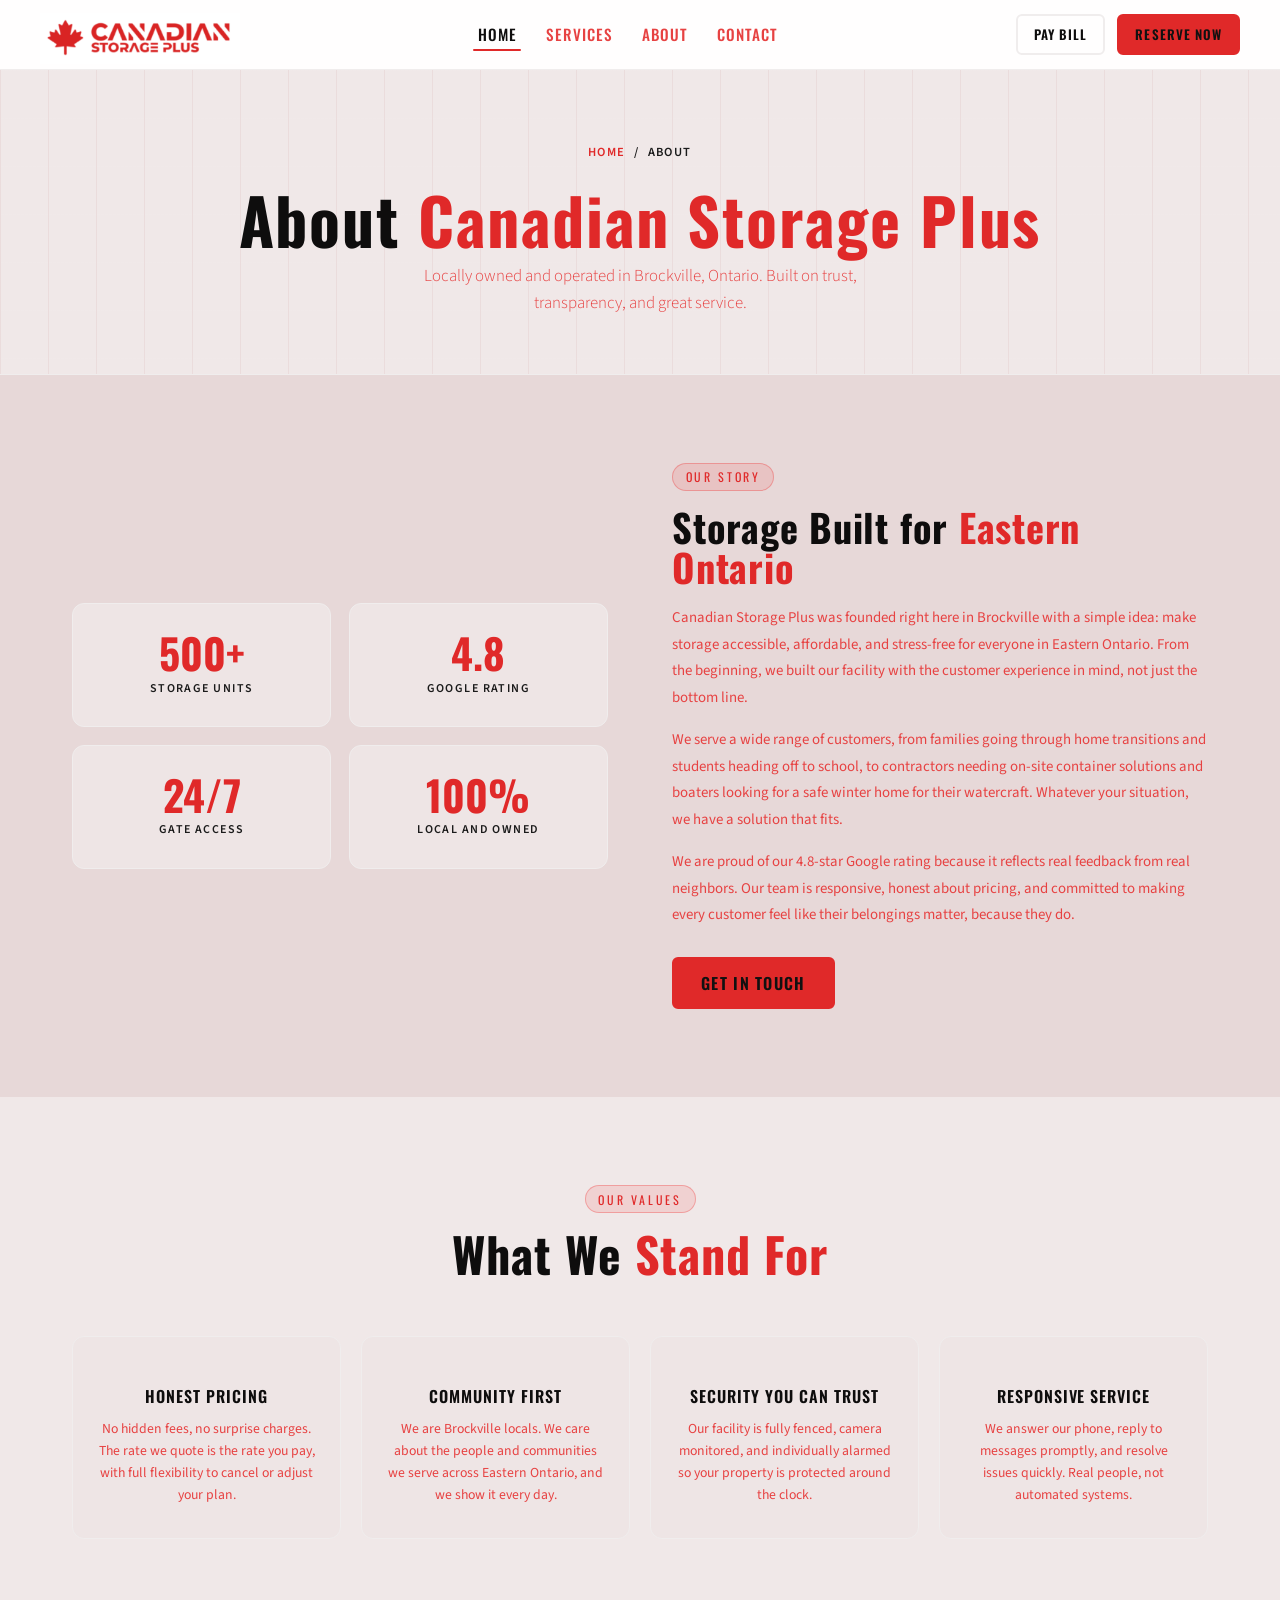
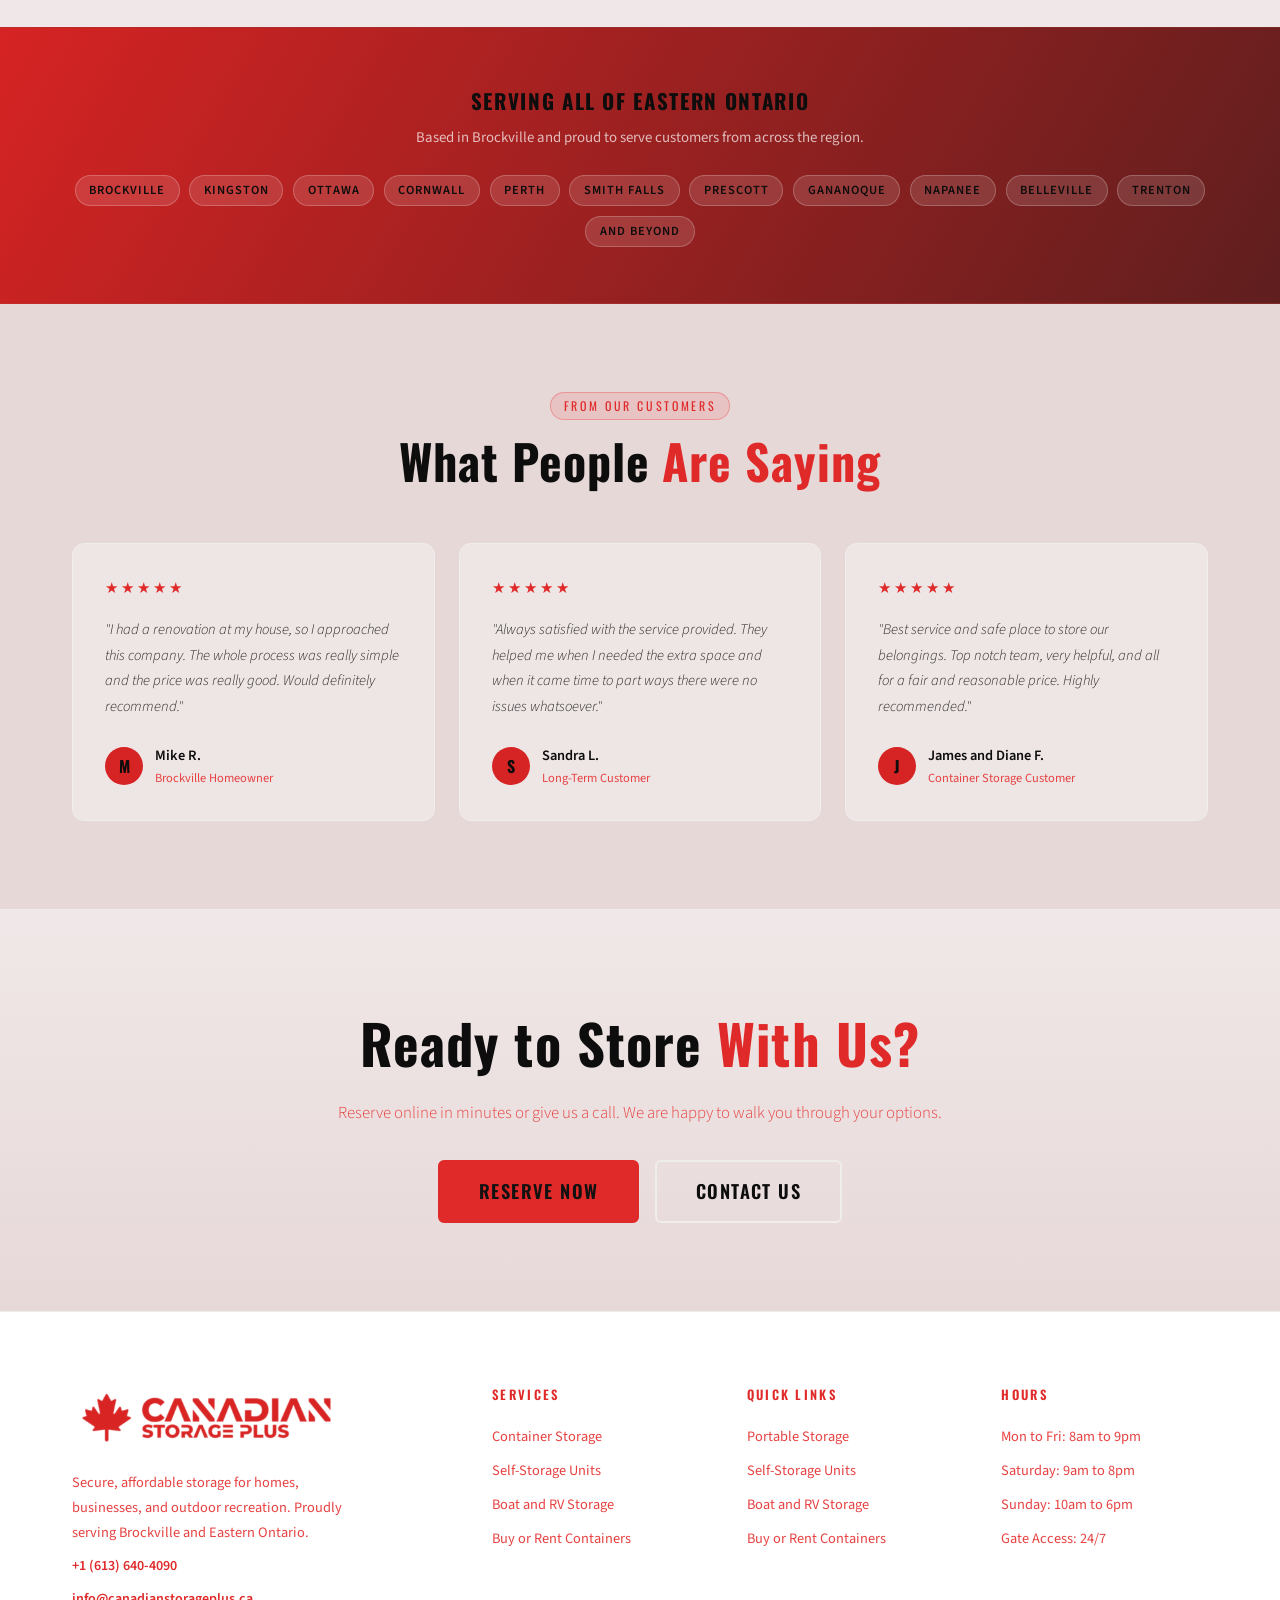
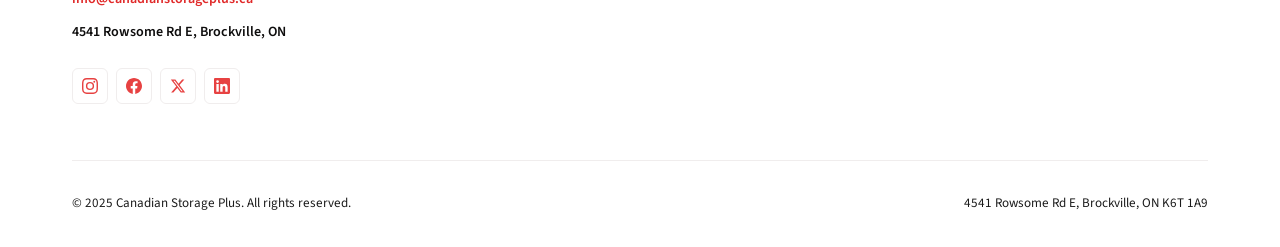
==== commit bb3c7bb5: "Added portable storage; updated service and links across all pgs" ====
--- a/about/index.html
+++ b/about/index.html
@@ -252,10 +252,10 @@
           <div class="footer-col">
             <h4>Quick Links</h4>
             <ul>
-              <li><a href="https://www.smdservers.net/SLWebSiteTemplate_V2/ReserveMoveIn.aspx?sCorpCode=Iiux7kWNhcp%2fctygtxWSiw%3d%3d&sLocationCode=F3e81MY3f4IcaovtqM7F3w%3d%3d&1=1" target="_blank">Reserve a Unit</a></li>
-              <li><a href="https://www.smdservers.net/SLWebSiteTemplate_V2/login.aspx?sCorpCode=Iiux7kWNhcp/ctygtxWSiw==&sLocationCode=F3e81MY3f4IcaovtqM7F3w==&1=1" target="_blank">Pay My Bill</a></li>
-              <li><a href="../about">About Us</a></li>
-              <li><a href="../contact">Contact</a></li>
+              <li><a href="../portable-storage">Portable Storage</a></li>
+              <li><a href="../self-storage">Self-Storage Units</a></li>
+              <li><a href="../boat-rv-storage">Boat and RV Storage</a></li>
+              <li><a href="../containers">Buy or Rent Containers</a></li>
             </ul>
           </div>
           <div class="footer-col">
--- a/styles.css
+++ b/styles.css
@@ -615,6 +615,66 @@
 }
 .hero__card-text p { font-size: 0.84rem; color: var(--c-muted); }
 
+
+/* Override hero grid to give the image panel more room */
+.hero__inner {
+  grid-template-columns: 2fr 620px;
+}
+ 
+/* Outer wrapper — fills the right column and overflows
+   the hero's top/bottom padding so the image bleeds edge to edge */
+.hero__image-panel {
+  position: relative;
+  height: 100%;
+  min-height: 540px;
+  align-self: stretch;
+  display: flex;
+  align-items: stretch;
+}
+ 
+/* The clip-path wrapper that creates the diagonal cut.
+   polygon: top-left, top-right, bottom-right, bottom-left
+   The left edge is shifted inward at the top (120px) and
+   back to 0 at the bottom, creating the left-leaning diagonal. */
+.hero__image-wrap {
+  position: relative;
+  width: 100%;
+  overflow: hidden;
+  clip-path: polygon(120px 0%, 100% 0%, 100% 100%, 0% 100%);
+  border-radius: 0 var(--r-lg) var(--r-lg) 0;
+}
+ 
+.hero__image {
+  width: 100%;
+  height: 100%;
+  min-height: 540px;
+  object-fit: cover;
+  object-position: center;
+  display: block;
+  /* Subtle dark overlay so the image doesn't fight the text */
+  filter: brightness(0.78) saturate(0.85);
+  transition: filter 0.4s ease, transform 0.6s ease;
+}
+ 
+.hero__image-panel:hover .hero__image {
+  filter: brightness(0.88) saturate(0.95);
+  transform: scale(1.03);
+}
+ 
+/* Amber accent bar that sits right on the diagonal cut edge */
+.hero__image-accent {
+  position: absolute;
+  top: 0;
+  bottom: 0;
+  left: 4px;        /* 4px left of the clip edge so it rides the seam */
+  width: 5px;
+  background: var(--c-amber);
+  transform-origin: top left;
+  transform: skewX(-12.5deg);
+  pointer-events: none;
+}
+ 
+
 @keyframes fadeUp {
   from { opacity: 0; transform: translateY(20px); }
   to   { opacity: 1; transform: translateY(0); }
@@ -714,6 +774,18 @@
   flex-shrink: 0;
 }
 
+.service-grid--four{
+  grid-template-columns: repeat(4, 1fr);
+}
+
+@media (max-width: 1200px) {
+  .services-grid--four { grid-template-columns: repeat(2, 1fr); }
+}
+
+@media (max-width: 600px) {
+  .services-grid--four { grid-template-columns: 1fr; }
+}
+
 /* =====================================================
    HOME: WHY US
    ===================================================== */
@@ -1262,6 +1334,57 @@
 /* =====================================================
    CONTACT: FAQ accordion
    ===================================================== */
+.faq-list { display: flex; flex-direction: column; gap: 0.75rem; margin-top: 3rem; }
+.faq-item {
+  background: var(--c-raised);
+  border: 1px solid var(--c-border);
+  border-radius: var(--r);
+  overflow: hidden;
+  transition: border-color var(--ease);
+}
+.faq-item.open { border-color: var(--c-amber); }
+.faq-q {
+  width: 100%;
+  display: flex;
+  align-items: center;
+  justify-content: space-between;
+  gap: 1rem;
+  padding: 1.1rem 1.5rem;
+  background: none;
+  border: none;
+  color: var(--c-white);
+  font-family: var(--font-head);
+  font-weight: 600;
+  font-size: 1.05rem;
+  letter-spacing: 0.03em;
+  text-align: left;
+  cursor: pointer;
+  transition: color var(--ease);
+}
+.faq-q:hover { color: var(--c-amber); }
+.faq-q .arrow {
+  width: 22px; height: 22px;
+  border: 1px solid var(--c-border);
+  border-radius: 50%;
+  display: grid;
+  place-items: center;
+  flex-shrink: 0;
+  transition: transform var(--ease), border-color var(--ease);
+  font-size: 0.75rem;
+}
+.faq-item.open .faq-q .arrow { transform: rotate(180deg); border-color: var(--c-amber); color: var(--c-amber); }
+.faq-a {
+  max-height: 0;
+  overflow: hidden;
+  transition: max-height 0.4s ease, padding var(--ease);
+}
+.faq-item.open .faq-a { max-height: 300px; }
+.faq-a__inner {
+  padding: 0 1.5rem 1.25rem;
+  font-size: 0.92rem;
+  color: var(--c-muted);
+  line-height: 1.75;
+}
 /* ── Contact Layout ─────────────────────────────────── */
 .contact-layout {
   display: grid;
@@ -1572,8 +1695,8 @@
   user-select: none;
 }
 .filter-option:hover {
-  background: rgba(240,146,10,0.06);
-  border-color: rgba(240,146,10,0.15);
+  background: rgba(240, 10, 10, 0.06);
+  border-color: rgba(245, 12, 12, 0.15);
 }
 .filter-option input[type="checkbox"] {
   width: 16px;
@@ -1698,8 +1821,8 @@
   display: inline-flex;
   align-items: center;
   gap: 0.4rem;
-  background: rgba(240,146,10,0.12);
-  border: 1px solid rgba(240,146,10,0.3);
+  background: rgba(240, 10, 10, 0.12);
+  border: 1px solid rgba(240, 10, 10, 0.3);
   border-radius: 50px;
   padding: 0.22rem 0.65rem;
   font-size: 0.77rem;
@@ -1738,7 +1861,7 @@
 }
 .container-card:hover {
   transform: translateY(-5px);
-  border-color: rgba(240,146,10,0.4);
+  border-color: rgba(240, 10, 10, 0.4);
   box-shadow: 0 12px 36px rgba(0,0,0,0.45);
 }
 .container-card.hidden { display: none; }
@@ -1805,7 +1928,7 @@
 .badge--type {
   background: rgba(240, 10, 10, 0.18);
   color: var(--c-amber);
-  border: 1px solid rgba(240,146,10,0.35);
+  border: 1px solid rgba(240, 10, 10, 0.35);
 }
 .container-card__avail {
   position: absolute;
@@ -1819,7 +1942,7 @@
 }
 .container-card__avail.low {
   background: var(--c-amber);
-  box-shadow: 0 0 0 3px rgba(240,146,10,0.2);
+  box-shadow: 0 0 0 3px rgba(240, 10, 10, 0.2);
 }
  
 /* Card body */
@@ -2031,6 +2154,294 @@
  
 /* Prevent body scroll when modal open */
 body.modal-open { overflow: hidden; }
+
+/* =====================================================
+   SELF-STORAGE + BOAT/RV DETAIL PAGES
+   ===================================================== */
+ 
+/* Intro split: icon visual + text */
+.unit-intro {
+  display: grid;
+  grid-template-columns: 1fr 1.1fr;
+  gap: 4rem;
+  align-items: center;
+  padding: 5.5rem 0;
+}
+.unit-intro__visual {
+  background: var(--c-raised);
+  border: 1px solid var(--c-border);
+  border-radius: var(--r-lg);
+  padding: 3.5rem 2rem;
+  text-align: center;
+  position: relative;
+  overflow: hidden;
+}
+.unit-intro__visual::before {
+  content: '';
+  position: absolute;
+  inset: 0;
+  background-image:
+    linear-gradient(rgba(59,110,168,0.06) 1px, transparent 1px),
+    linear-gradient(90deg, rgba(59,110,168,0.06) 1px, transparent 1px);
+  background-size: 32px 32px;
+}
+.unit-intro__visual-icon {
+  position: relative;
+  z-index: 2;
+  font-size: 5.5rem;
+  line-height: 1;
+  margin-bottom: 1.25rem;
+}
+.unit-intro__visual-title {
+  position: relative;
+  z-index: 2;
+  font-family: var(--font-head);
+  font-weight: 700;
+  font-size: 1.4rem;
+  letter-spacing: 0.06em;
+  text-transform: uppercase;
+  color: var(--c-white);
+}
+.unit-intro__visual-sub {
+  position: relative;
+  z-index: 2;
+  font-size: 0.85rem;
+  color: var(--c-muted);
+  margin-top: 0.35rem;
+}
+.unit-intro__text h2 {
+  font-family: var(--font-head);
+  font-weight: 700;
+  font-size: clamp(1.8rem, 3vw, 2.5rem);
+  letter-spacing: 0.02em;
+  color: var(--c-white);
+  line-height: 1.05;
+  margin-bottom: 1rem;
+}
+.unit-intro__text h2 span { color: var(--c-amber); }
+.unit-intro__text p {
+  font-size: 0.95rem;
+  color: var(--c-muted);
+  line-height: 1.78;
+  margin-bottom: 1rem;
+}
+.unit-intro__bullets {
+  display: flex;
+  flex-direction: column;
+  gap: 0.55rem;
+  margin: 1.5rem 0 2rem;
+}
+.unit-intro__bullets li {
+  display: flex;
+  align-items: center;
+  gap: 0.65rem;
+  font-size: 0.92rem;
+  color: var(--c-white);
+  opacity: 0.9;
+}
+.unit-intro__bullets li::before {
+  content: '';
+  width: 15px; height: 15px;
+  background: url("data:image/svg+xml,%3Csvg viewBox='0 0 14 14' xmlns='http://www.w3.org/2000/svg'%3E%3Cpath d='M2 7l3.5 3.5L12 3' stroke='%23b40404' stroke-width='2' fill='none' stroke-linecap='round' stroke-linejoin='round'/%3E%3C/svg%3E") center/contain no-repeat;
+  flex-shrink: 0;
+}
+ 
+/* Size cards grid */
+.size-cards-grid {
+  display: grid;
+  grid-template-columns: repeat(3, 1fr);
+  gap: 1.5rem;
+  margin-top: 3.5rem;
+}
+.size-card {
+  background: var(--c-surface);
+  border: 1px solid var(--c-border);
+  border-radius: var(--r-lg);
+  overflow: hidden;
+  display: flex;
+  flex-direction: column;
+  transition: transform var(--ease), border-color var(--ease), box-shadow var(--ease);
+}
+.size-card:hover {
+  transform: translateY(-6px);
+  border-color: rgba(240, 10, 10, 0.45);
+  box-shadow: 0 16px 40px rgba(0,0,0,0.45);
+}
+.size-card.featured {
+  border-color: var(--c-amber);
+  box-shadow: 0 0 30px rgba(240, 10, 10, 0.1);
+}
+ 
+/* Visual banner at top of card */
+.size-card__banner {
+  position: relative;
+  height: 140px;
+  background: var(--c-raised);
+  display: flex;
+  align-items: center;
+  justify-content: center;
+  overflow: hidden;
+  border-bottom: 1px solid var(--c-border);
+}
+.size-card__banner::before {
+  content: '';
+  position: absolute;
+  inset: 0;
+  background-image:
+    linear-gradient(rgba(59,110,168,0.07) 1px, transparent 1px),
+    linear-gradient(90deg, rgba(59,110,168,0.07) 1px, transparent 1px);
+  background-size: 26px 26px;
+}
+.size-card__emoji {
+  font-size: 3rem;
+  position: relative;
+  z-index: 2;
+  filter: drop-shadow(0 4px 10px rgba(0,0,0,0.5));
+}
+.size-card__popular {
+  position: absolute;
+  top: 0.7rem; right: -1.6rem;
+  background: var(--c-amber);
+  color: #111;
+  font-family: var(--font-head);
+  font-size: 0.62rem;
+  font-weight: 700;
+  letter-spacing: 0.1em;
+  text-transform: uppercase;
+  padding: 0.2rem 2rem;
+  transform: rotate(35deg);
+}
+ 
+/* Card body */
+.size-card__body {
+  padding: 1.5rem 1.6rem;
+  flex: 1;
+  display: flex;
+  flex-direction: column;
+}
+.size-card__dims {
+  font-family: var(--font-head);
+  font-weight: 700;
+  font-size: 1.7rem;
+  letter-spacing: 0.04em;
+  color: var(--c-amber);
+  line-height: 1;
+  margin-bottom: 0.2rem;
+}
+.size-card__sqft {
+  font-size: 0.78rem;
+  font-weight: 600;
+  letter-spacing: 0.1em;
+  text-transform: uppercase;
+  color: var(--c-muted);
+  margin-bottom: 1rem;
+}
+.size-card__desc {
+  font-size: 0.9rem;
+  color: var(--c-muted);
+  line-height: 1.7;
+  margin-bottom: 1.25rem;
+  flex: 1;
+}
+.size-card__divider {
+  height: 1px;
+  background: var(--c-border);
+  margin-bottom: 1.25rem;
+}
+.size-card__use-label {
+  font-family: var(--font-head);
+  font-size: 0.72rem;
+  font-weight: 600;
+  letter-spacing: 0.15em;
+  text-transform: uppercase;
+  color: var(--c-amber);
+  margin-bottom: 0.65rem;
+}
+.size-card__uses {
+  display: flex;
+  flex-direction: column;
+  gap: 0.4rem;
+  margin-bottom: 1.5rem;
+}
+.size-card__uses li {
+  display: flex;
+  align-items: center;
+  gap: 0.55rem;
+  font-size: 0.85rem;
+  color: var(--c-white);
+  opacity: 0.88;
+}
+.size-card__uses li::before {
+  content: '';
+  width: 13px; height: 13px;
+  background: url("data:image/svg+xml,%3Csvg viewBox='0 0 14 14' xmlns='http://www.w3.org/2000/svg'%3E%3Cpath d='M2 7l3.5 3.5L12 3' stroke='%23b40404' stroke-width='2' fill='none' stroke-linecap='round' stroke-linejoin='round'/%3E%3C/svg%3E") center/contain no-repeat;
+  flex-shrink: 0;
+}
+ 
+/* Specs row inside card */
+.size-card__specs {
+  display: grid;
+  grid-template-columns: 1fr 1fr;
+  gap: 0.5rem;
+  margin-bottom: 1.5rem;
+}
+.size-card__spec {
+  background: var(--c-raised);
+  border: 1px solid var(--c-border);
+  border-radius: var(--r);
+  padding: 0.5rem 0.7rem;
+}
+.size-card__spec .spec-lbl {
+  font-size: 0.67rem;
+  font-weight: 600;
+  letter-spacing: 0.1em;
+  text-transform: uppercase;
+  color: var(--c-muted);
+  margin-bottom: 0.15rem;
+}
+.size-card__spec .spec-val {
+  font-size: 0.85rem;
+  font-weight: 600;
+  color: var(--c-white);
+}
+ 
+/* Compare table */
+.compare-table {
+  width: 100%;
+  border-collapse: collapse;
+  margin-top: 3.5rem;
+  font-size: 0.9rem;
+}
+.compare-table th {
+  font-family: var(--font-head);
+  font-weight: 600;
+  font-size: 0.8rem;
+  letter-spacing: 0.12em;
+  text-transform: uppercase;
+  color: var(--c-amber);
+  padding: 0.85rem 1.2rem;
+  border-bottom: 2px solid var(--c-border);
+  text-align: left;
+  background: var(--c-raised);
+}
+.compare-table td {
+  padding: 0.85rem 1.2rem;
+  border-bottom: 1px solid var(--c-border);
+  color: var(--c-muted);
+  vertical-align: top;
+}
+.compare-table tr:last-child td { border-bottom: none; }
+.compare-table tr:hover td { background: rgba(255,255,255,0.02); }
+.compare-table td:first-child {
+  font-family: var(--font-head);
+  font-weight: 600;
+  font-size: 1rem;
+  color: var(--c-white);
+  white-space: nowrap;
+}
+.compare-table td strong { color: var(--c-white); font-weight: 600; }
+
+.faq-strip {max-width: 780px; margin: 0 auto;}
  
 /* ── Catalogue responsive ─────────────────────────── */
 @media (max-width: 900px) {
